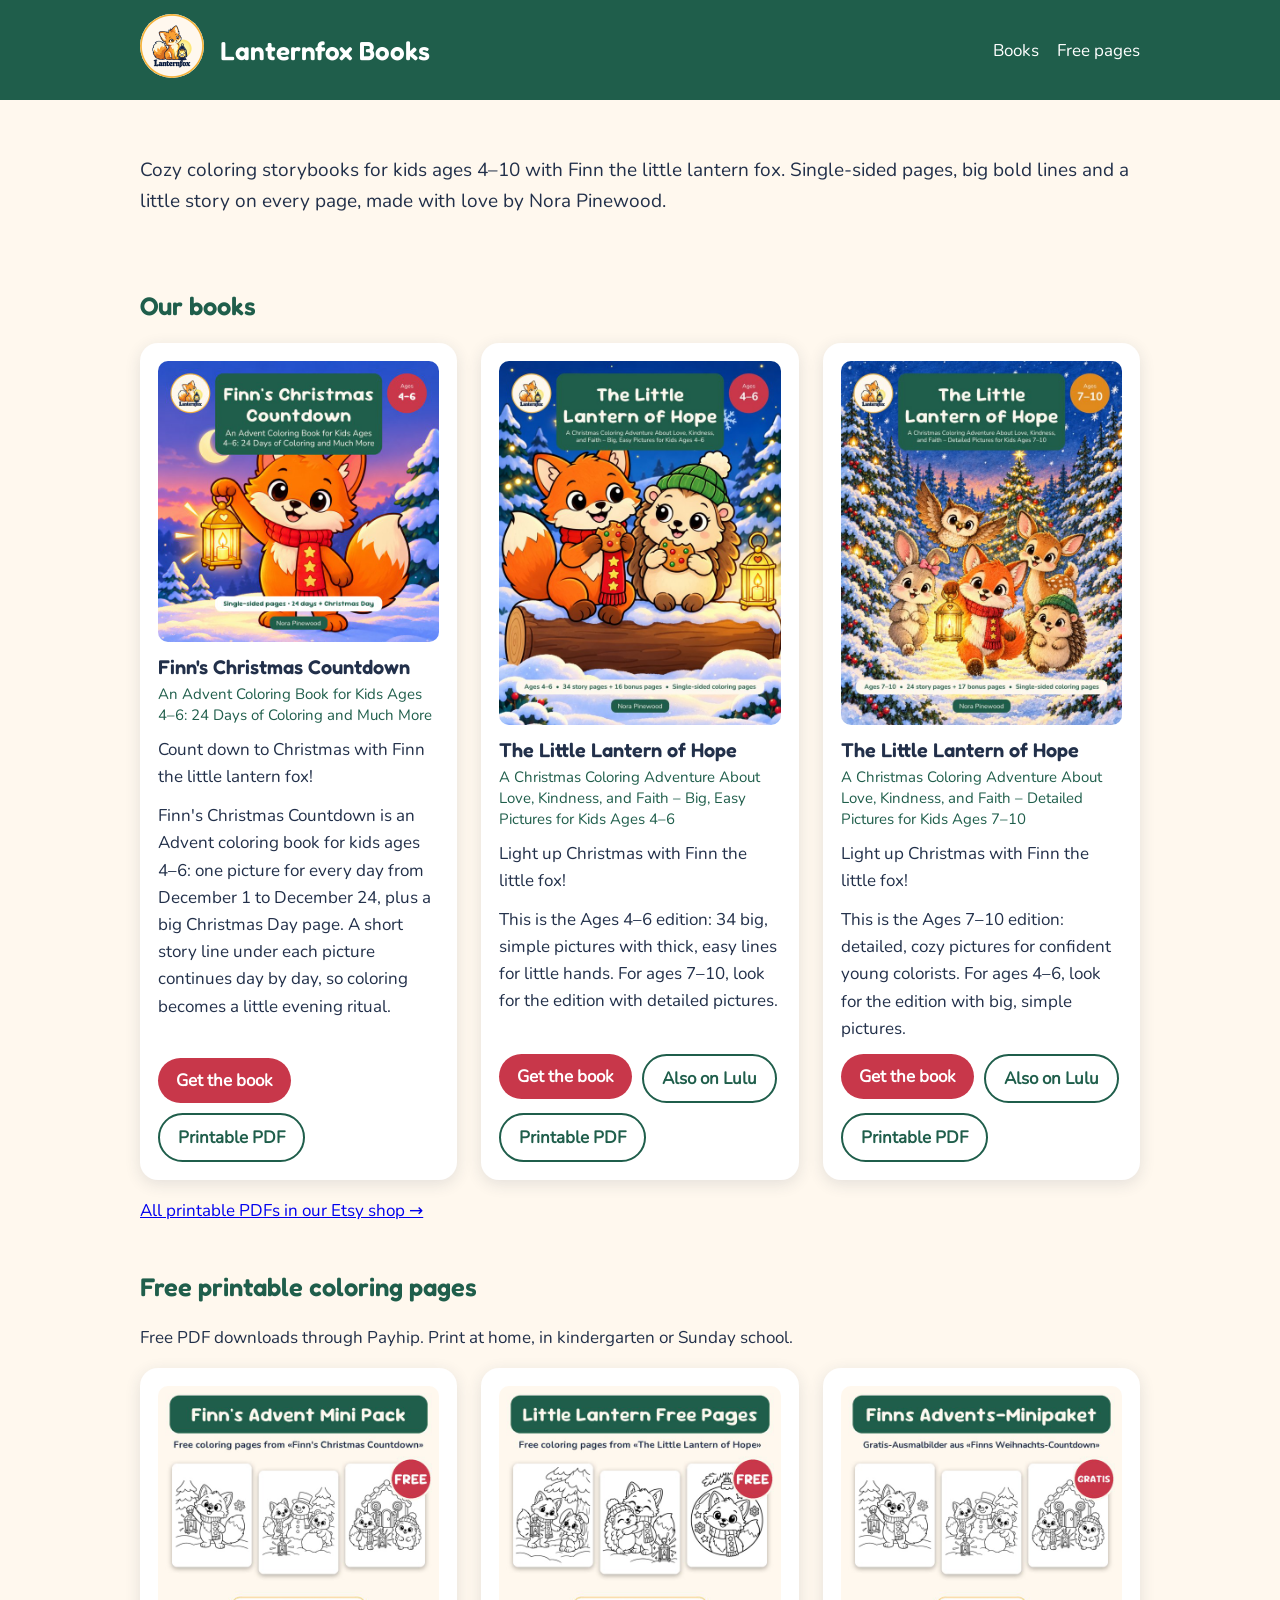
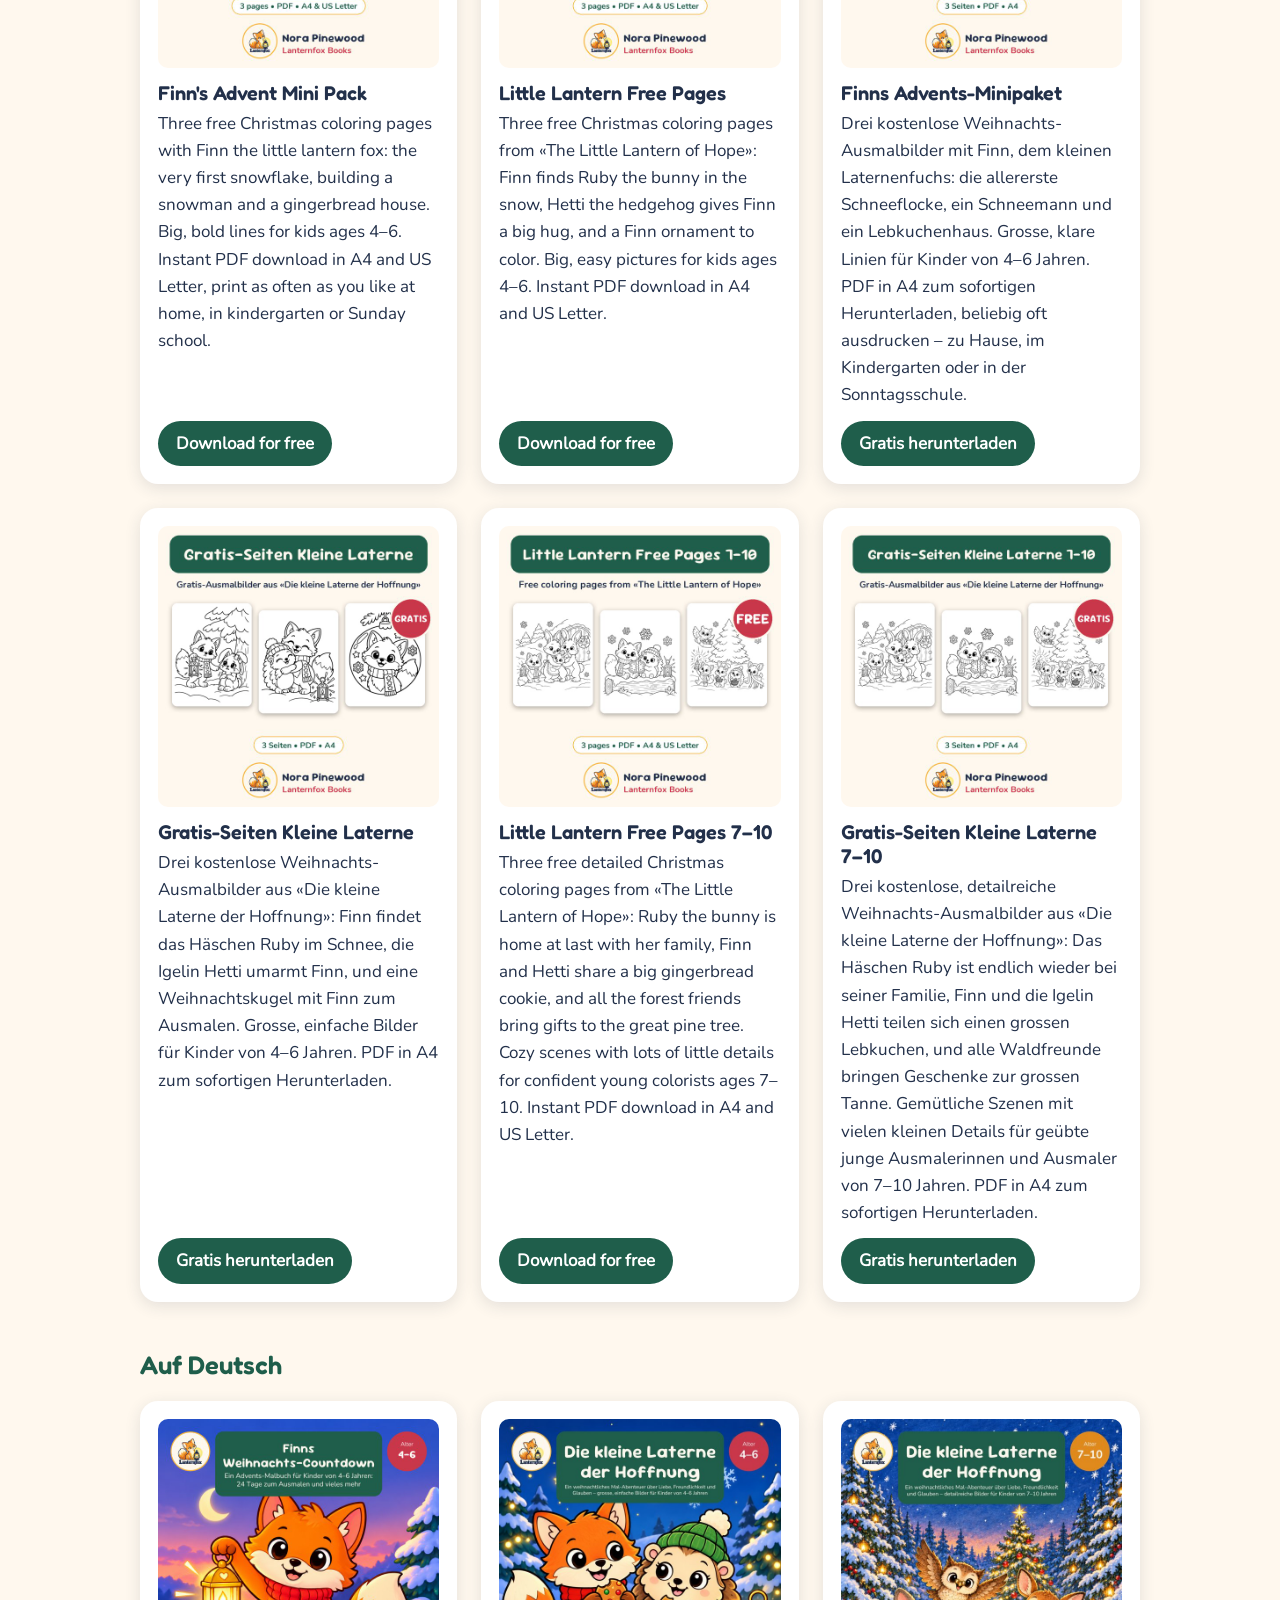
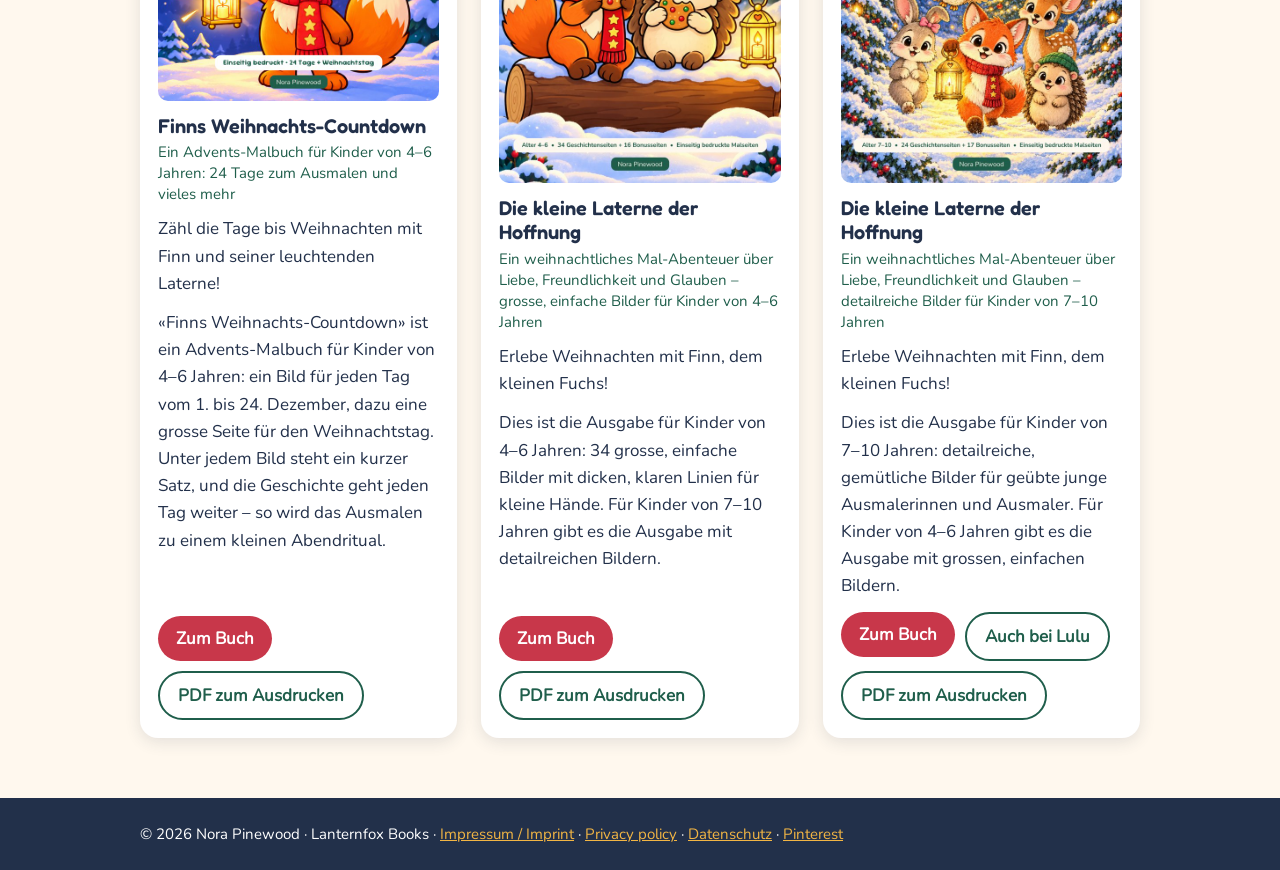
==== index.html @ fb5b7387 "Update website (generated by BookFactory website.py)" ====
<!doctype html>
<html lang="en"><head><meta charset="utf-8"><meta name="viewport" content="width=device-width,initial-scale=1">
<title>Lanternfox Books – Coloring storybooks for kids by Nora Pinewood</title><meta name="description" content="Cozy coloring storybooks for kids ages 4–10 with Finn the little lantern fox. Single-sided pages, big bold lines and a little story on every page, made with love by Nora Pinewood.">
<link rel="icon" href="img/logo.png"><link rel="stylesheet" href="style.css"></head>
<body><header><div class="in"><a href="index.html"><img src="img/logo.png" alt="Lanternfox Books logo"></a>
<a href="index.html"><h1>Lanternfox Books</h1></a><nav><a href="index.html#books">Books</a><a href="index.html#free">Free pages</a></nav></div></header>
<main class="in"><section class="hero"><p>Cozy coloring storybooks for kids ages 4–10 with Finn the little lantern fox. Single-sided pages, big bold lines and a little story on every page, made with love by Nora Pinewood.</p></section>
<h2 id="books">Our books</h2><div class="grid"><article class="card"><img src="img/finns-countdown-en.jpg" alt="Cover: Finn&#x27;s Christmas Countdown" loading="lazy"><h3>Finn&#x27;s Christmas Countdown</h3><p class="sub">An Advent Coloring Book for Kids Ages 4–6: 24 Days of Coloring and Much More</p><p>Count down to Christmas with Finn the little lantern fox!</p><p>Finn&#x27;s Christmas Countdown is an Advent coloring book for kids ages 4–6: one picture for every day from December 1 to December 24, plus a big Christmas Day page. A short story line under each picture continues day by day, so coloring becomes a little evening ritual.</p><div class="btns"><a class="btn" href="https://www.lulu.com/shop/nora-pinewood/finns-christmas-countdown/paperback/product-rm2529r.html">Get the book</a><a class="btn pdf" href="https://www.etsy.com/listing/4602247360/printable-advent-calendar-coloring-book">Printable PDF</a></div></article><article class="card"><img src="img/little-lantern-kids.jpg" alt="Cover: The Little Lantern of Hope" loading="lazy"><h3>The Little Lantern of Hope</h3><p class="sub">A Christmas Coloring Adventure About Love, Kindness, and Faith – Big, Easy Pictures for Kids Ages 4–6</p><p>Light up Christmas with Finn the little fox!</p><p>This is the Ages 4–6 edition: 34 big, simple pictures with thick, easy lines for little hands. For ages 7–10, look for the edition with detailed pictures.</p><div class="btns"><a class="btn" href="https://www.amazon.com/dp/B0HP6T8DN7">Get the book</a><a class="btn pdf" href="https://www.lulu.com/shop/nora-pinewood/the-little-lantern-of-hope/paperback/product-w489gpd.html">Also on Lulu</a><a class="btn pdf" href="https://www.etsy.com/listing/4602224767/christian-christmas-coloring-storybook">Printable PDF</a></div></article><article class="card"><img src="img/little-lantern-7plus.jpg" alt="Cover: The Little Lantern of Hope" loading="lazy"><h3>The Little Lantern of Hope</h3><p class="sub">A Christmas Coloring Adventure About Love, Kindness, and Faith – Detailed Pictures for Kids Ages 7–10</p><p>Light up Christmas with Finn the little fox!</p><p>This is the Ages 7–10 edition: detailed, cozy pictures for confident young colorists. For ages 4–6, look for the edition with big, simple pictures.</p><div class="btns"><a class="btn" href="https://www.amazon.com/dp/B0HP6VPL13">Get the book</a><a class="btn pdf" href="https://www.lulu.com/shop/nora-pinewood/the-little-lantern-of-hope/paperback/product-v8nvne5.html">Also on Lulu</a><a class="btn pdf" href="https://www.etsy.com/listing/4602250994/christian-christmas-coloring-book">Printable PDF</a></div></article></div>
<p><a href="https://www.etsy.com/shop/LanternfoxBooks">All printable PDFs in our Etsy shop →</a></p>
<h2 id="free">Free printable coloring pages</h2><p>Free PDF downloads through Payhip. Print at home, in kindergarten or Sunday school.</p><div class="grid"><article class="card"><img src="img/finn-free-en.jpg" alt="Finn&#x27;s Advent Mini Pack" loading="lazy"><h3>Finn&#x27;s Advent Mini Pack</h3><p>Three free Christmas coloring pages with Finn the little lantern fox: the very first snowflake, building a snowman and a gingerbread house. Big, bold lines for kids ages 4–6. Instant PDF download in A4 and US Letter, print as often as you like at home, in kindergarten or Sunday school.</p><a class="btn free" href="https://payhip.com/b/qQk2G">Download for free</a></article><article class="card"><img src="img/lantern-free-en.jpg" alt="Little Lantern Free Pages" loading="lazy"><h3>Little Lantern Free Pages</h3><p>Three free Christmas coloring pages from «The Little Lantern of Hope»: Finn finds Ruby the bunny in the snow, Hetti the hedgehog gives Finn a big hug, and a Finn ornament to color. Big, easy pictures for kids ages 4–6. Instant PDF download in A4 and US Letter.</p><a class="btn free" href="https://payhip.com/b/XYF0I">Download for free</a></article><article class="card"><img src="img/finn-free-de.jpg" alt="Finns Advents-Minipaket" loading="lazy"><h3>Finns Advents-Minipaket</h3><p>Drei kostenlose Weihnachts-Ausmalbilder mit Finn, dem kleinen Laternenfuchs: die allererste Schneeflocke, ein Schneemann und ein Lebkuchenhaus. Grosse, klare Linien für Kinder von 4–6 Jahren. PDF in A4 zum sofortigen Herunterladen, beliebig oft ausdrucken – zu Hause, im Kindergarten oder in der Sonntagsschule.</p><a class="btn free" href="https://payhip.com/b/V62Ry">Gratis herunterladen</a></article><article class="card"><img src="img/lantern-free-de.jpg" alt="Gratis-Seiten Kleine Laterne" loading="lazy"><h3>Gratis-Seiten Kleine Laterne</h3><p>Drei kostenlose Weihnachts-Ausmalbilder aus «Die kleine Laterne der Hoffnung»: Finn findet das Häschen Ruby im Schnee, die Igelin Hetti umarmt Finn, und eine Weihnachtskugel mit Finn zum Ausmalen. Grosse, einfache Bilder für Kinder von 4–6 Jahren. PDF in A4 zum sofortigen Herunterladen.</p><a class="btn free" href="https://payhip.com/b/wM9oi">Gratis herunterladen</a></article><article class="card"><img src="img/lantern-free-7plus-en.jpg" alt="Little Lantern Free Pages 7–10" loading="lazy"><h3>Little Lantern Free Pages 7–10</h3><p>Three free detailed Christmas coloring pages from «The Little Lantern of Hope»: Ruby the bunny is home at last with her family, Finn and Hetti share a big gingerbread cookie, and all the forest friends bring gifts to the great pine tree. Cozy scenes with lots of little details for confident young colorists ages 7–10. Instant PDF download in A4 and US Letter.</p><a class="btn free" href="https://payhip.com/b/jsHJW">Download for free</a></article><article class="card"><img src="img/lantern-free-7plus-de.jpg" alt="Gratis-Seiten Kleine Laterne 7–10" loading="lazy"><h3>Gratis-Seiten Kleine Laterne 7–10</h3><p>Drei kostenlose, detailreiche Weihnachts-Ausmalbilder aus «Die kleine Laterne der Hoffnung»: Das Häschen Ruby ist endlich wieder bei seiner Familie, Finn und die Igelin Hetti teilen sich einen grossen Lebkuchen, und alle Waldfreunde bringen Geschenke zur grossen Tanne. Gemütliche Szenen mit vielen kleinen Details für geübte junge Ausmalerinnen und Ausmaler von 7–10 Jahren. PDF in A4 zum sofortigen Herunterladen.</p><a class="btn free" href="https://payhip.com/b/sCuTz">Gratis herunterladen</a></article></div>
<h2 id="de">Auf Deutsch</h2><div class="grid"><article class="card"><img src="img/finns-countdown-de.jpg" alt="Cover: Finns Weihnachts-Countdown" loading="lazy"><h3>Finns Weihnachts-Countdown</h3><p class="sub">Ein Advents-Malbuch für Kinder von 4–6 Jahren: 24 Tage zum Ausmalen und vieles mehr</p><p>Zähl die Tage bis Weihnachten mit Finn und seiner leuchtenden Laterne!</p><p>«Finns Weihnachts-Countdown» ist ein Advents-Malbuch für Kinder von 4–6 Jahren: ein Bild für jeden Tag vom 1. bis 24. Dezember, dazu eine grosse Seite für den Weihnachtstag. Unter jedem Bild steht ein kurzer Satz, und die Geschichte geht jeden Tag weiter – so wird das Ausmalen zu einem kleinen Abendritual.</p><div class="btns"><a class="btn" href="https://www.lulu.com/search?contributor=Nora+Pinewood&amp;adult_audience_rating=00&amp;sortBy=PRODUCT_SALES_90_DAYS">Zum Buch</a><a class="btn pdf" href="https://www.etsy.com/listing/4602247360/printable-advent-calendar-coloring-book">PDF zum Ausdrucken</a></div></article><article class="card"><img src="img/little-lantern-kids-de.jpg" alt="Cover: Die kleine Laterne der Hoffnung" loading="lazy"><h3>Die kleine Laterne der Hoffnung</h3><p class="sub">Ein weihnachtliches Mal-Abenteuer über Liebe, Freundlichkeit und Glauben – grosse, einfache Bilder für Kinder von 4–6 Jahren</p><p>Erlebe Weihnachten mit Finn, dem kleinen Fuchs!</p><p>Dies ist die Ausgabe für Kinder von 4–6 Jahren: 34 grosse, einfache Bilder mit dicken, klaren Linien für kleine Hände. Für Kinder von 7–10 Jahren gibt es die Ausgabe mit detailreichen Bildern.</p><div class="btns"><a class="btn" href="https://www.amazon.de/dp/B0HP7VV9DZ">Zum Buch</a><a class="btn pdf" href="https://www.etsy.com/listing/4602224767/christian-christmas-coloring-storybook">PDF zum Ausdrucken</a></div></article><article class="card"><img src="img/little-lantern-7plus-de.jpg" alt="Cover: Die kleine Laterne der Hoffnung" loading="lazy"><h3>Die kleine Laterne der Hoffnung</h3><p class="sub">Ein weihnachtliches Mal-Abenteuer über Liebe, Freundlichkeit und Glauben – detailreiche Bilder für Kinder von 7–10 Jahren</p><p>Erlebe Weihnachten mit Finn, dem kleinen Fuchs!</p><p>Dies ist die Ausgabe für Kinder von 7–10 Jahren: detailreiche, gemütliche Bilder für geübte junge Ausmalerinnen und Ausmaler. Für Kinder von 4–6 Jahren gibt es die Ausgabe mit grossen, einfachen Bildern.</p><div class="btns"><a class="btn" href="https://www.amazon.de/dp/B0HP7WZGWR">Zum Buch</a><a class="btn pdf" href="https://www.lulu.com/shop/nora-pinewood/die-kleine-laterne-der-hoffnung/paperback/product-q67eqpq.html">Auch bei Lulu</a><a class="btn pdf" href="https://www.etsy.com/listing/4602250994/christian-christmas-coloring-book">PDF zum Ausdrucken</a></div></article></div></main>
<footer><div class="in">© 2026 Nora Pinewood · Lanternfox Books ·
<a href="impressum.html">Impressum / Imprint</a> · <a href="privacy.html">Privacy policy</a> · <a href="datenschutz.html">Datenschutz</a>
· <a href="https://www.pinterest.com/lanternfoxbooks/">Pinterest</a></div></footer></body></html>
---- style.css ----
@font-face{font-family:Fredoka;src:url(fonts/Fredoka.ttf)}
@font-face{font-family:Nunito;src:url(fonts/Nunito.ttf)}
*{box-sizing:border-box}
body{margin:0;background:#FFF8EE;color:#22304A;font:17px/1.6 Nunito,system-ui,sans-serif}
header{background:#1F5E4B;color:#fff}
header .in{display:flex;align-items:center;gap:16px;padding:14px 20px}
header img{width:64px;height:64px;border-radius:50%;background:#fff}
header a{color:#fff;text-decoration:none}
nav{margin-left:auto;display:flex;gap:18px;flex-wrap:wrap}
.in{max-width:1040px;margin:0 auto;padding:0 20px}
h1,h2,h3{font-family:Fredoka,system-ui,sans-serif;font-weight:600;line-height:1.2}
h1{margin:0;font-size:26px}
h2{color:#1F5E4B;margin-top:48px}
.hero{padding:36px 0 8px;font-size:19px}
.grid{display:grid;grid-template-columns:repeat(auto-fill,minmax(290px,1fr));gap:24px}
.card{background:#fff;border-radius:18px;padding:18px;box-shadow:0 4px 16px rgba(34,48,74,.12);display:flex;flex-direction:column}
.card img{width:100%;border-radius:10px}
.card h3{margin:14px 0 4px}
.card .sub{color:#1F5E4B;font-size:15px;line-height:1.4;margin:0 0 10px}
.card p{margin:0 0 12px}
.btn{margin-top:auto;align-self:flex-start;background:#C8374A;color:#fff;padding:9px 18px;border-radius:999px;text-decoration:none;font-weight:bold}
.btn.free{background:#1F5E4B}
.btns{margin-top:auto;display:flex;flex-wrap:wrap;gap:10px}
.btns .btn{margin-top:0}
.btn.pdf{background:#fff;color:#1F5E4B;border:2px solid #1F5E4B}
.legal{max-width:760px}
.legal h2{margin-top:32px}
footer{margin-top:60px;padding:24px 0;background:#22304A;color:#fff;font-size:15px}
footer a{color:#F2B544}
.todo{background:#F2B544;padding:0 4px}
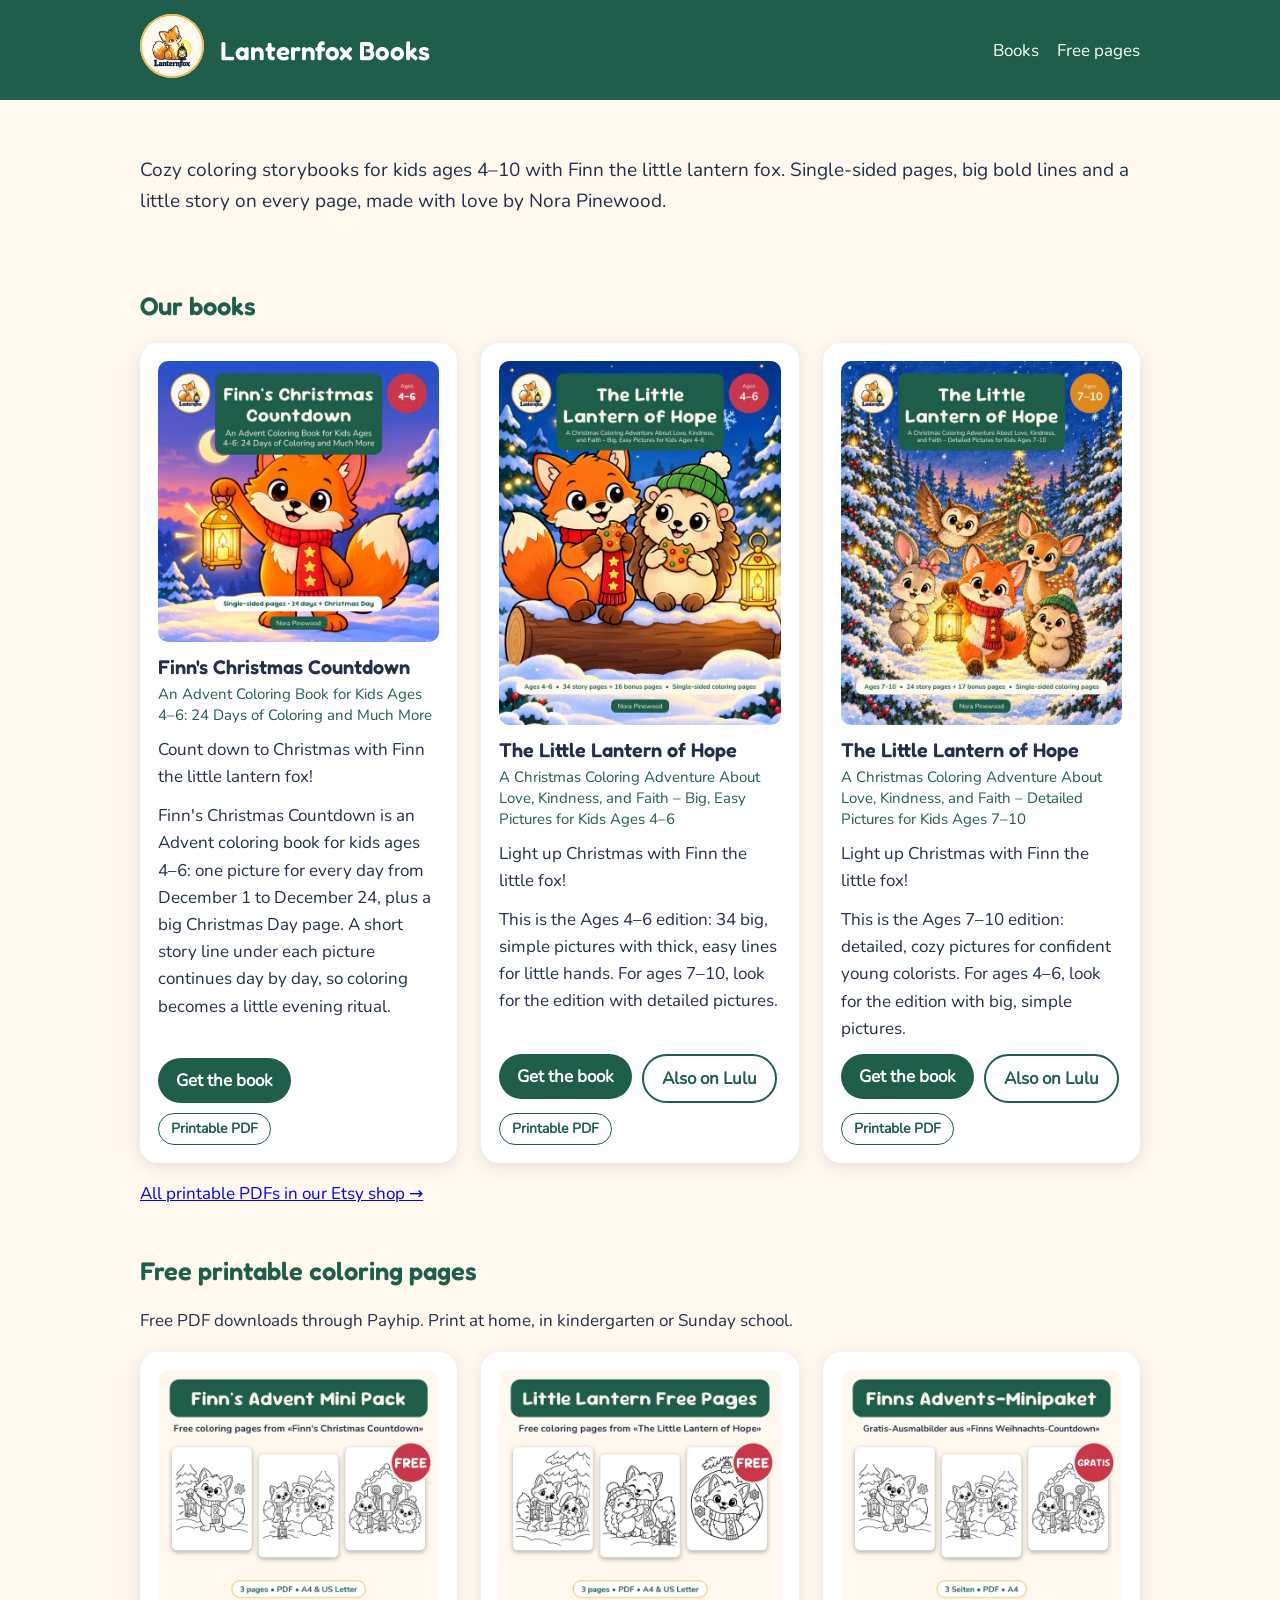
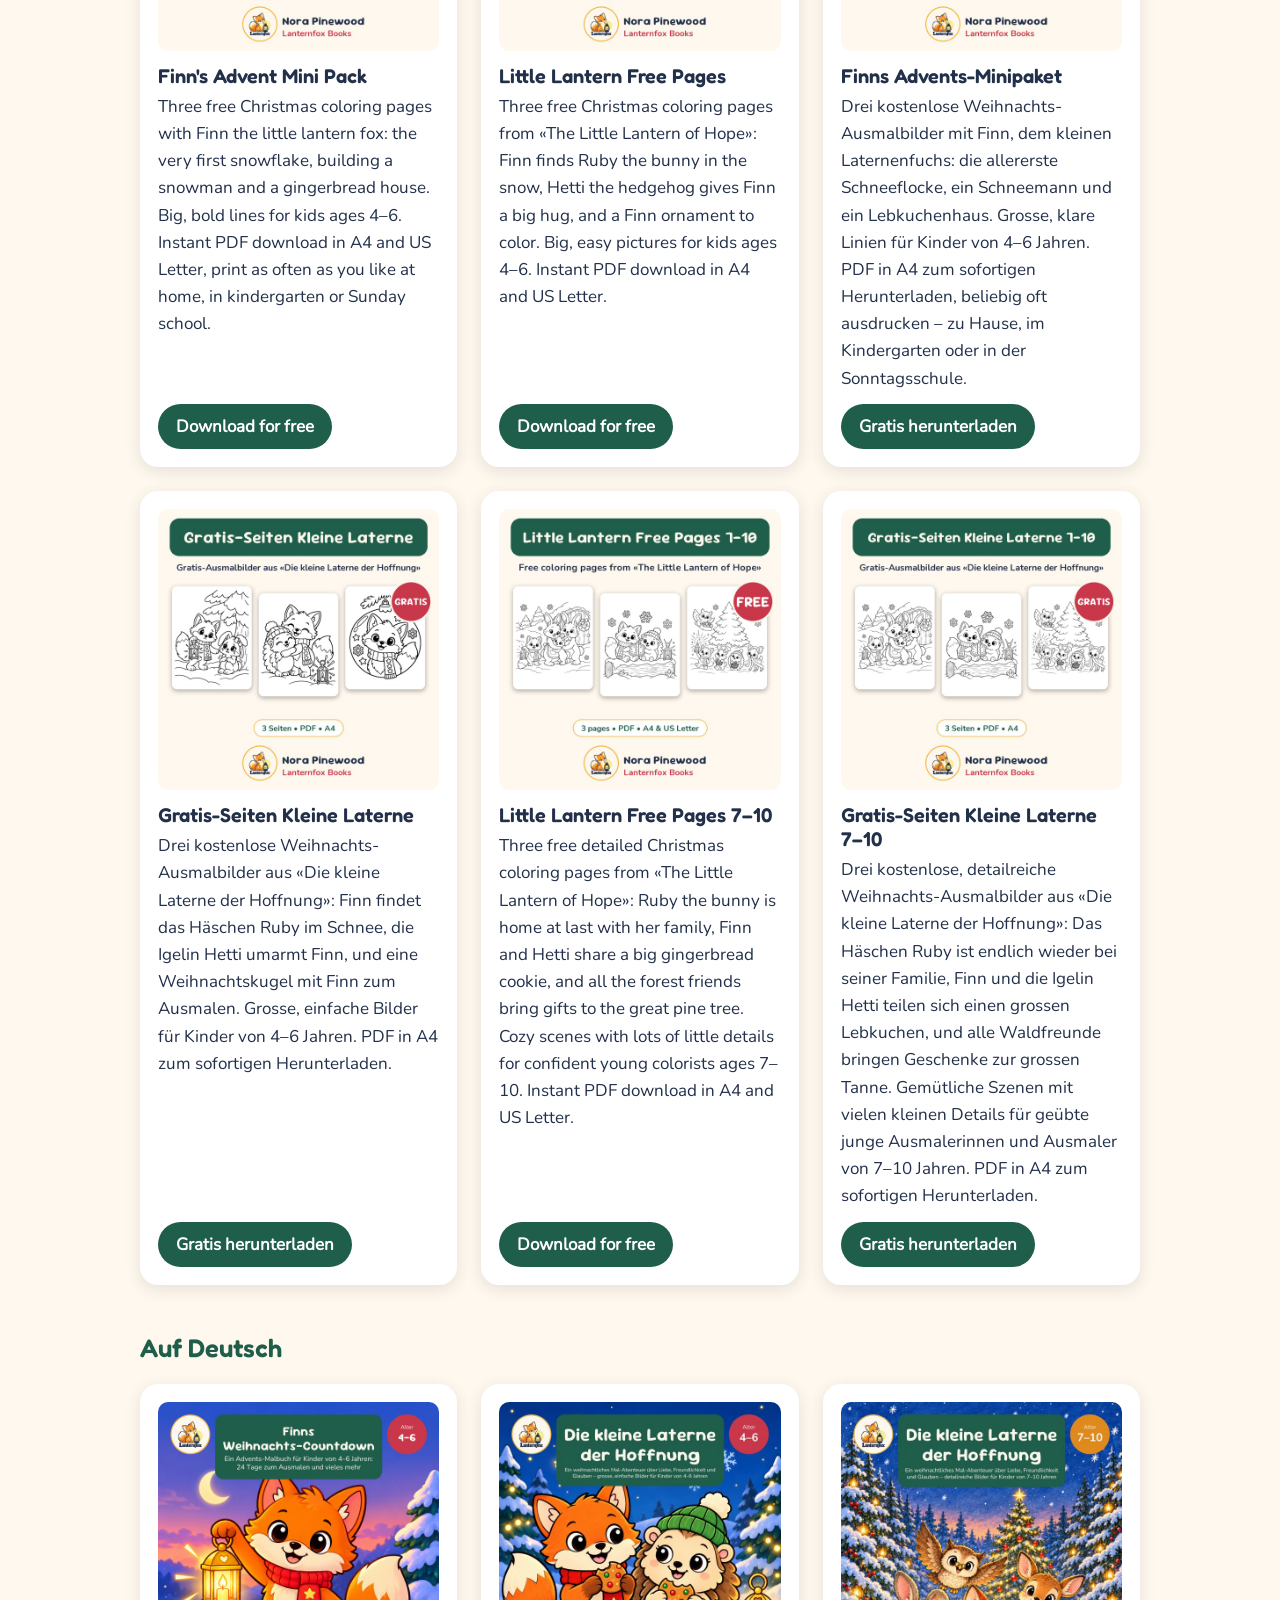
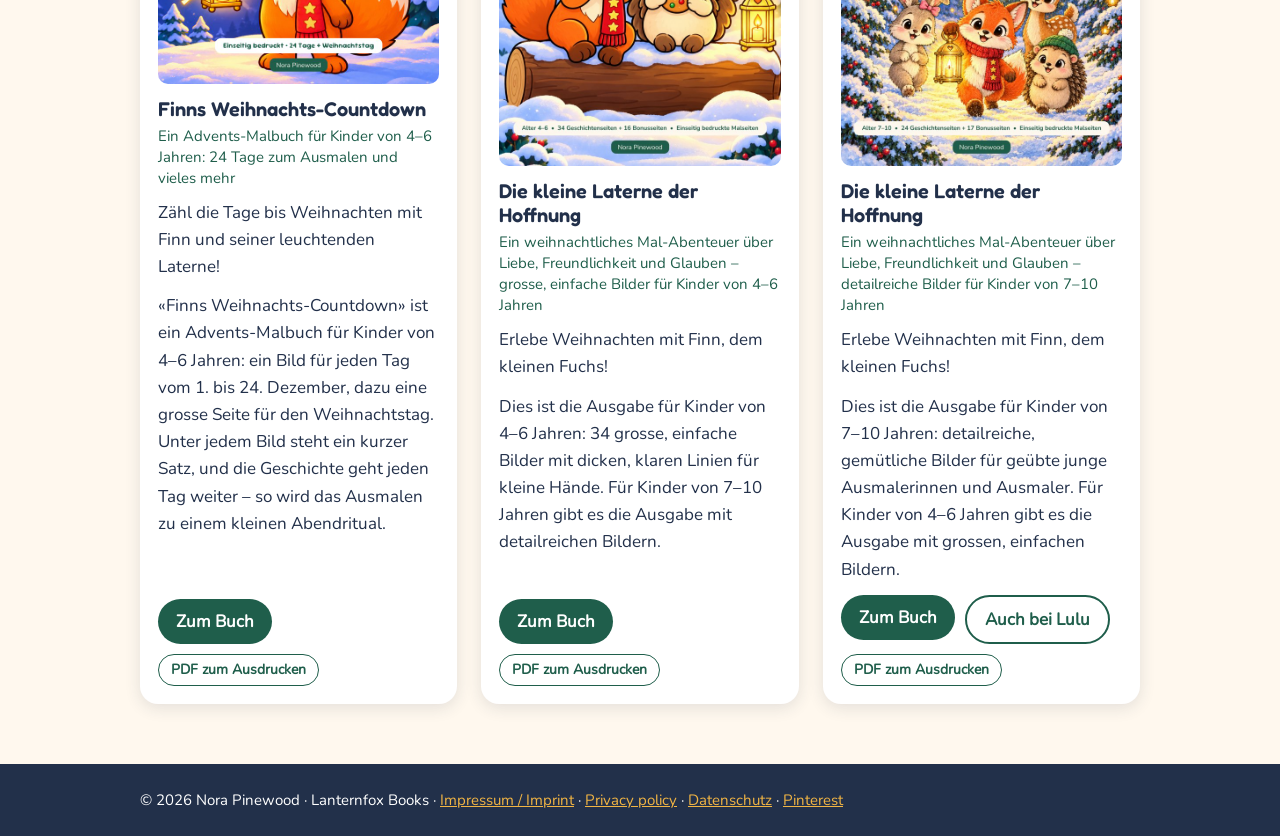
==== commit adca73f6: "Update website (generated by BookFactory website.py)" ====
--- a/index.html
+++ b/index.html
@@ -5,10 +5,10 @@
 <body><header><div class="in"><a href="index.html"><img src="img/logo.png" alt="Lanternfox Books logo"></a>
 <a href="index.html"><h1>Lanternfox Books</h1></a><nav><a href="index.html#books">Books</a><a href="index.html#free">Free pages</a></nav></div></header>
 <main class="in"><section class="hero"><p>Cozy coloring storybooks for kids ages 4–10 with Finn the little lantern fox. Single-sided pages, big bold lines and a little story on every page, made with love by Nora Pinewood.</p></section>
-<h2 id="books">Our books</h2><div class="grid"><article class="card"><img src="img/finns-countdown-en.jpg" alt="Cover: Finn&#x27;s Christmas Countdown" loading="lazy"><h3>Finn&#x27;s Christmas Countdown</h3><p class="sub">An Advent Coloring Book for Kids Ages 4–6: 24 Days of Coloring and Much More</p><p>Count down to Christmas with Finn the little lantern fox!</p><p>Finn&#x27;s Christmas Countdown is an Advent coloring book for kids ages 4–6: one picture for every day from December 1 to December 24, plus a big Christmas Day page. A short story line under each picture continues day by day, so coloring becomes a little evening ritual.</p><div class="btns"><a class="btn" href="https://www.lulu.com/shop/nora-pinewood/finns-christmas-countdown/paperback/product-rm2529r.html">Get the book</a><a class="btn pdf" href="https://www.etsy.com/listing/4602247360/printable-advent-calendar-coloring-book">Printable PDF</a></div></article><article class="card"><img src="img/little-lantern-kids.jpg" alt="Cover: The Little Lantern of Hope" loading="lazy"><h3>The Little Lantern of Hope</h3><p class="sub">A Christmas Coloring Adventure About Love, Kindness, and Faith – Big, Easy Pictures for Kids Ages 4–6</p><p>Light up Christmas with Finn the little fox!</p><p>This is the Ages 4–6 edition: 34 big, simple pictures with thick, easy lines for little hands. For ages 7–10, look for the edition with detailed pictures.</p><div class="btns"><a class="btn" href="https://www.amazon.com/dp/B0HP6T8DN7">Get the book</a><a class="btn pdf" href="https://www.lulu.com/shop/nora-pinewood/the-little-lantern-of-hope/paperback/product-w489gpd.html">Also on Lulu</a><a class="btn pdf" href="https://www.etsy.com/listing/4602224767/christian-christmas-coloring-storybook">Printable PDF</a></div></article><article class="card"><img src="img/little-lantern-7plus.jpg" alt="Cover: The Little Lantern of Hope" loading="lazy"><h3>The Little Lantern of Hope</h3><p class="sub">A Christmas Coloring Adventure About Love, Kindness, and Faith – Detailed Pictures for Kids Ages 7–10</p><p>Light up Christmas with Finn the little fox!</p><p>This is the Ages 7–10 edition: detailed, cozy pictures for confident young colorists. For ages 4–6, look for the edition with big, simple pictures.</p><div class="btns"><a class="btn" href="https://www.amazon.com/dp/B0HP6VPL13">Get the book</a><a class="btn pdf" href="https://www.lulu.com/shop/nora-pinewood/the-little-lantern-of-hope/paperback/product-v8nvne5.html">Also on Lulu</a><a class="btn pdf" href="https://www.etsy.com/listing/4602250994/christian-christmas-coloring-book">Printable PDF</a></div></article></div>
+<h2 id="books">Our books</h2><div class="grid"><article class="card"><img src="img/finns-countdown-en.jpg" alt="Cover: Finn&#x27;s Christmas Countdown" loading="lazy"><h3>Finn&#x27;s Christmas Countdown</h3><p class="sub">An Advent Coloring Book for Kids Ages 4–6: 24 Days of Coloring and Much More</p><p>Count down to Christmas with Finn the little lantern fox!</p><p>Finn&#x27;s Christmas Countdown is an Advent coloring book for kids ages 4–6: one picture for every day from December 1 to December 24, plus a big Christmas Day page. A short story line under each picture continues day by day, so coloring becomes a little evening ritual.</p><div class="btns"><div class="row"><a class="btn" href="https://www.lulu.com/shop/nora-pinewood/finns-christmas-countdown/paperback/product-rm2529r.html">Get the book</a></div><a class="btn pdf small" href="https://www.etsy.com/listing/4602247360/printable-advent-calendar-coloring-book">Printable PDF</a></div></article><article class="card"><img src="img/little-lantern-kids.jpg" alt="Cover: The Little Lantern of Hope" loading="lazy"><h3>The Little Lantern of Hope</h3><p class="sub">A Christmas Coloring Adventure About Love, Kindness, and Faith – Big, Easy Pictures for Kids Ages 4–6</p><p>Light up Christmas with Finn the little fox!</p><p>This is the Ages 4–6 edition: 34 big, simple pictures with thick, easy lines for little hands. For ages 7–10, look for the edition with detailed pictures.</p><div class="btns"><div class="row"><a class="btn" href="https://www.amazon.com/dp/B0HP6T8DN7">Get the book</a><a class="btn pdf" href="https://www.lulu.com/shop/nora-pinewood/the-little-lantern-of-hope/paperback/product-w489gpd.html">Also on Lulu</a></div><a class="btn pdf small" href="https://www.etsy.com/listing/4602224767/christian-christmas-coloring-storybook">Printable PDF</a></div></article><article class="card"><img src="img/little-lantern-7plus.jpg" alt="Cover: The Little Lantern of Hope" loading="lazy"><h3>The Little Lantern of Hope</h3><p class="sub">A Christmas Coloring Adventure About Love, Kindness, and Faith – Detailed Pictures for Kids Ages 7–10</p><p>Light up Christmas with Finn the little fox!</p><p>This is the Ages 7–10 edition: detailed, cozy pictures for confident young colorists. For ages 4–6, look for the edition with big, simple pictures.</p><div class="btns"><div class="row"><a class="btn" href="https://www.amazon.com/dp/B0HP6VPL13">Get the book</a><a class="btn pdf" href="https://www.lulu.com/shop/nora-pinewood/the-little-lantern-of-hope/paperback/product-v8nvne5.html">Also on Lulu</a></div><a class="btn pdf small" href="https://www.etsy.com/listing/4602250994/christian-christmas-coloring-book">Printable PDF</a></div></article></div>
 <p><a href="https://www.etsy.com/shop/LanternfoxBooks">All printable PDFs in our Etsy shop →</a></p>
 <h2 id="free">Free printable coloring pages</h2><p>Free PDF downloads through Payhip. Print at home, in kindergarten or Sunday school.</p><div class="grid"><article class="card"><img src="img/finn-free-en.jpg" alt="Finn&#x27;s Advent Mini Pack" loading="lazy"><h3>Finn&#x27;s Advent Mini Pack</h3><p>Three free Christmas coloring pages with Finn the little lantern fox: the very first snowflake, building a snowman and a gingerbread house. Big, bold lines for kids ages 4–6. Instant PDF download in A4 and US Letter, print as often as you like at home, in kindergarten or Sunday school.</p><a class="btn free" href="https://payhip.com/b/qQk2G">Download for free</a></article><article class="card"><img src="img/lantern-free-en.jpg" alt="Little Lantern Free Pages" loading="lazy"><h3>Little Lantern Free Pages</h3><p>Three free Christmas coloring pages from «The Little Lantern of Hope»: Finn finds Ruby the bunny in the snow, Hetti the hedgehog gives Finn a big hug, and a Finn ornament to color. Big, easy pictures for kids ages 4–6. Instant PDF download in A4 and US Letter.</p><a class="btn free" href="https://payhip.com/b/XYF0I">Download for free</a></article><article class="card"><img src="img/finn-free-de.jpg" alt="Finns Advents-Minipaket" loading="lazy"><h3>Finns Advents-Minipaket</h3><p>Drei kostenlose Weihnachts-Ausmalbilder mit Finn, dem kleinen Laternenfuchs: die allererste Schneeflocke, ein Schneemann und ein Lebkuchenhaus. Grosse, klare Linien für Kinder von 4–6 Jahren. PDF in A4 zum sofortigen Herunterladen, beliebig oft ausdrucken – zu Hause, im Kindergarten oder in der Sonntagsschule.</p><a class="btn free" href="https://payhip.com/b/V62Ry">Gratis herunterladen</a></article><article class="card"><img src="img/lantern-free-de.jpg" alt="Gratis-Seiten Kleine Laterne" loading="lazy"><h3>Gratis-Seiten Kleine Laterne</h3><p>Drei kostenlose Weihnachts-Ausmalbilder aus «Die kleine Laterne der Hoffnung»: Finn findet das Häschen Ruby im Schnee, die Igelin Hetti umarmt Finn, und eine Weihnachtskugel mit Finn zum Ausmalen. Grosse, einfache Bilder für Kinder von 4–6 Jahren. PDF in A4 zum sofortigen Herunterladen.</p><a class="btn free" href="https://payhip.com/b/wM9oi">Gratis herunterladen</a></article><article class="card"><img src="img/lantern-free-7plus-en.jpg" alt="Little Lantern Free Pages 7–10" loading="lazy"><h3>Little Lantern Free Pages 7–10</h3><p>Three free detailed Christmas coloring pages from «The Little Lantern of Hope»: Ruby the bunny is home at last with her family, Finn and Hetti share a big gingerbread cookie, and all the forest friends bring gifts to the great pine tree. Cozy scenes with lots of little details for confident young colorists ages 7–10. Instant PDF download in A4 and US Letter.</p><a class="btn free" href="https://payhip.com/b/jsHJW">Download for free</a></article><article class="card"><img src="img/lantern-free-7plus-de.jpg" alt="Gratis-Seiten Kleine Laterne 7–10" loading="lazy"><h3>Gratis-Seiten Kleine Laterne 7–10</h3><p>Drei kostenlose, detailreiche Weihnachts-Ausmalbilder aus «Die kleine Laterne der Hoffnung»: Das Häschen Ruby ist endlich wieder bei seiner Familie, Finn und die Igelin Hetti teilen sich einen grossen Lebkuchen, und alle Waldfreunde bringen Geschenke zur grossen Tanne. Gemütliche Szenen mit vielen kleinen Details für geübte junge Ausmalerinnen und Ausmaler von 7–10 Jahren. PDF in A4 zum sofortigen Herunterladen.</p><a class="btn free" href="https://payhip.com/b/sCuTz">Gratis herunterladen</a></article></div>
-<h2 id="de">Auf Deutsch</h2><div class="grid"><article class="card"><img src="img/finns-countdown-de.jpg" alt="Cover: Finns Weihnachts-Countdown" loading="lazy"><h3>Finns Weihnachts-Countdown</h3><p class="sub">Ein Advents-Malbuch für Kinder von 4–6 Jahren: 24 Tage zum Ausmalen und vieles mehr</p><p>Zähl die Tage bis Weihnachten mit Finn und seiner leuchtenden Laterne!</p><p>«Finns Weihnachts-Countdown» ist ein Advents-Malbuch für Kinder von 4–6 Jahren: ein Bild für jeden Tag vom 1. bis 24. Dezember, dazu eine grosse Seite für den Weihnachtstag. Unter jedem Bild steht ein kurzer Satz, und die Geschichte geht jeden Tag weiter – so wird das Ausmalen zu einem kleinen Abendritual.</p><div class="btns"><a class="btn" href="https://www.lulu.com/search?contributor=Nora+Pinewood&amp;adult_audience_rating=00&amp;sortBy=PRODUCT_SALES_90_DAYS">Zum Buch</a><a class="btn pdf" href="https://www.etsy.com/listing/4602247360/printable-advent-calendar-coloring-book">PDF zum Ausdrucken</a></div></article><article class="card"><img src="img/little-lantern-kids-de.jpg" alt="Cover: Die kleine Laterne der Hoffnung" loading="lazy"><h3>Die kleine Laterne der Hoffnung</h3><p class="sub">Ein weihnachtliches Mal-Abenteuer über Liebe, Freundlichkeit und Glauben – grosse, einfache Bilder für Kinder von 4–6 Jahren</p><p>Erlebe Weihnachten mit Finn, dem kleinen Fuchs!</p><p>Dies ist die Ausgabe für Kinder von 4–6 Jahren: 34 grosse, einfache Bilder mit dicken, klaren Linien für kleine Hände. Für Kinder von 7–10 Jahren gibt es die Ausgabe mit detailreichen Bildern.</p><div class="btns"><a class="btn" href="https://www.amazon.de/dp/B0HP7VV9DZ">Zum Buch</a><a class="btn pdf" href="https://www.etsy.com/listing/4602224767/christian-christmas-coloring-storybook">PDF zum Ausdrucken</a></div></article><article class="card"><img src="img/little-lantern-7plus-de.jpg" alt="Cover: Die kleine Laterne der Hoffnung" loading="lazy"><h3>Die kleine Laterne der Hoffnung</h3><p class="sub">Ein weihnachtliches Mal-Abenteuer über Liebe, Freundlichkeit und Glauben – detailreiche Bilder für Kinder von 7–10 Jahren</p><p>Erlebe Weihnachten mit Finn, dem kleinen Fuchs!</p><p>Dies ist die Ausgabe für Kinder von 7–10 Jahren: detailreiche, gemütliche Bilder für geübte junge Ausmalerinnen und Ausmaler. Für Kinder von 4–6 Jahren gibt es die Ausgabe mit grossen, einfachen Bildern.</p><div class="btns"><a class="btn" href="https://www.amazon.de/dp/B0HP7WZGWR">Zum Buch</a><a class="btn pdf" href="https://www.lulu.com/shop/nora-pinewood/die-kleine-laterne-der-hoffnung/paperback/product-q67eqpq.html">Auch bei Lulu</a><a class="btn pdf" href="https://www.etsy.com/listing/4602250994/christian-christmas-coloring-book">PDF zum Ausdrucken</a></div></article></div></main>
+<h2 id="de">Auf Deutsch</h2><div class="grid"><article class="card"><img src="img/finns-countdown-de.jpg" alt="Cover: Finns Weihnachts-Countdown" loading="lazy"><h3>Finns Weihnachts-Countdown</h3><p class="sub">Ein Advents-Malbuch für Kinder von 4–6 Jahren: 24 Tage zum Ausmalen und vieles mehr</p><p>Zähl die Tage bis Weihnachten mit Finn und seiner leuchtenden Laterne!</p><p>«Finns Weihnachts-Countdown» ist ein Advents-Malbuch für Kinder von 4–6 Jahren: ein Bild für jeden Tag vom 1. bis 24. Dezember, dazu eine grosse Seite für den Weihnachtstag. Unter jedem Bild steht ein kurzer Satz, und die Geschichte geht jeden Tag weiter – so wird das Ausmalen zu einem kleinen Abendritual.</p><div class="btns"><div class="row"><a class="btn" href="https://www.lulu.com/search?contributor=Nora+Pinewood&amp;adult_audience_rating=00&amp;sortBy=PRODUCT_SALES_90_DAYS">Zum Buch</a></div><a class="btn pdf small" href="https://www.etsy.com/listing/4602247360/printable-advent-calendar-coloring-book">PDF zum Ausdrucken</a></div></article><article class="card"><img src="img/little-lantern-kids-de.jpg" alt="Cover: Die kleine Laterne der Hoffnung" loading="lazy"><h3>Die kleine Laterne der Hoffnung</h3><p class="sub">Ein weihnachtliches Mal-Abenteuer über Liebe, Freundlichkeit und Glauben – grosse, einfache Bilder für Kinder von 4–6 Jahren</p><p>Erlebe Weihnachten mit Finn, dem kleinen Fuchs!</p><p>Dies ist die Ausgabe für Kinder von 4–6 Jahren: 34 grosse, einfache Bilder mit dicken, klaren Linien für kleine Hände. Für Kinder von 7–10 Jahren gibt es die Ausgabe mit detailreichen Bildern.</p><div class="btns"><div class="row"><a class="btn" href="https://www.amazon.de/dp/B0HP7VV9DZ">Zum Buch</a></div><a class="btn pdf small" href="https://www.etsy.com/listing/4602224767/christian-christmas-coloring-storybook">PDF zum Ausdrucken</a></div></article><article class="card"><img src="img/little-lantern-7plus-de.jpg" alt="Cover: Die kleine Laterne der Hoffnung" loading="lazy"><h3>Die kleine Laterne der Hoffnung</h3><p class="sub">Ein weihnachtliches Mal-Abenteuer über Liebe, Freundlichkeit und Glauben – detailreiche Bilder für Kinder von 7–10 Jahren</p><p>Erlebe Weihnachten mit Finn, dem kleinen Fuchs!</p><p>Dies ist die Ausgabe für Kinder von 7–10 Jahren: detailreiche, gemütliche Bilder für geübte junge Ausmalerinnen und Ausmaler. Für Kinder von 4–6 Jahren gibt es die Ausgabe mit grossen, einfachen Bildern.</p><div class="btns"><div class="row"><a class="btn" href="https://www.amazon.de/dp/B0HP7WZGWR">Zum Buch</a><a class="btn pdf" href="https://www.lulu.com/shop/nora-pinewood/die-kleine-laterne-der-hoffnung/paperback/product-q67eqpq.html">Auch bei Lulu</a></div><a class="btn pdf small" href="https://www.etsy.com/listing/4602250994/christian-christmas-coloring-book">PDF zum Ausdrucken</a></div></article></div></main>
 <footer><div class="in">© 2026 Nora Pinewood · Lanternfox Books ·
 <a href="impressum.html">Impressum / Imprint</a> · <a href="privacy.html">Privacy policy</a> · <a href="datenschutz.html">Datenschutz</a>
 · <a href="https://www.pinterest.com/lanternfoxbooks/">Pinterest</a></div></footer></body></html>
--- a/style.css
+++ b/style.css
@@ -18,11 +18,14 @@
 .card h3{margin:14px 0 4px}
 .card .sub{color:#1F5E4B;font-size:15px;line-height:1.4;margin:0 0 10px}
 .card p{margin:0 0 12px}
-.btn{margin-top:auto;align-self:flex-start;background:#C8374A;color:#fff;padding:9px 18px;border-radius:999px;text-decoration:none;font-weight:bold}
+.btn{margin-top:auto;align-self:flex-start;background:#1F5E4B;color:#fff;padding:9px 18px;border-radius:999px;text-decoration:none;font-weight:bold}
 .btn.free{background:#1F5E4B}
-.btns{margin-top:auto;display:flex;flex-wrap:wrap;gap:10px}
+.btns{margin-top:auto;display:flex;flex-direction:column;align-items:flex-start;gap:10px}
+.btns .row{display:flex;flex-wrap:nowrap;gap:10px}
+.btns .row .btn{white-space:nowrap}
 .btns .btn{margin-top:0}
 .btn.pdf{background:#fff;color:#1F5E4B;border:2px solid #1F5E4B}
+.btn.small{padding:4px 12px;font-size:14px;border-width:1.5px}
 .legal{max-width:760px}
 .legal h2{margin-top:32px}
 footer{margin-top:60px;padding:24px 0;background:#22304A;color:#fff;font-size:15px}
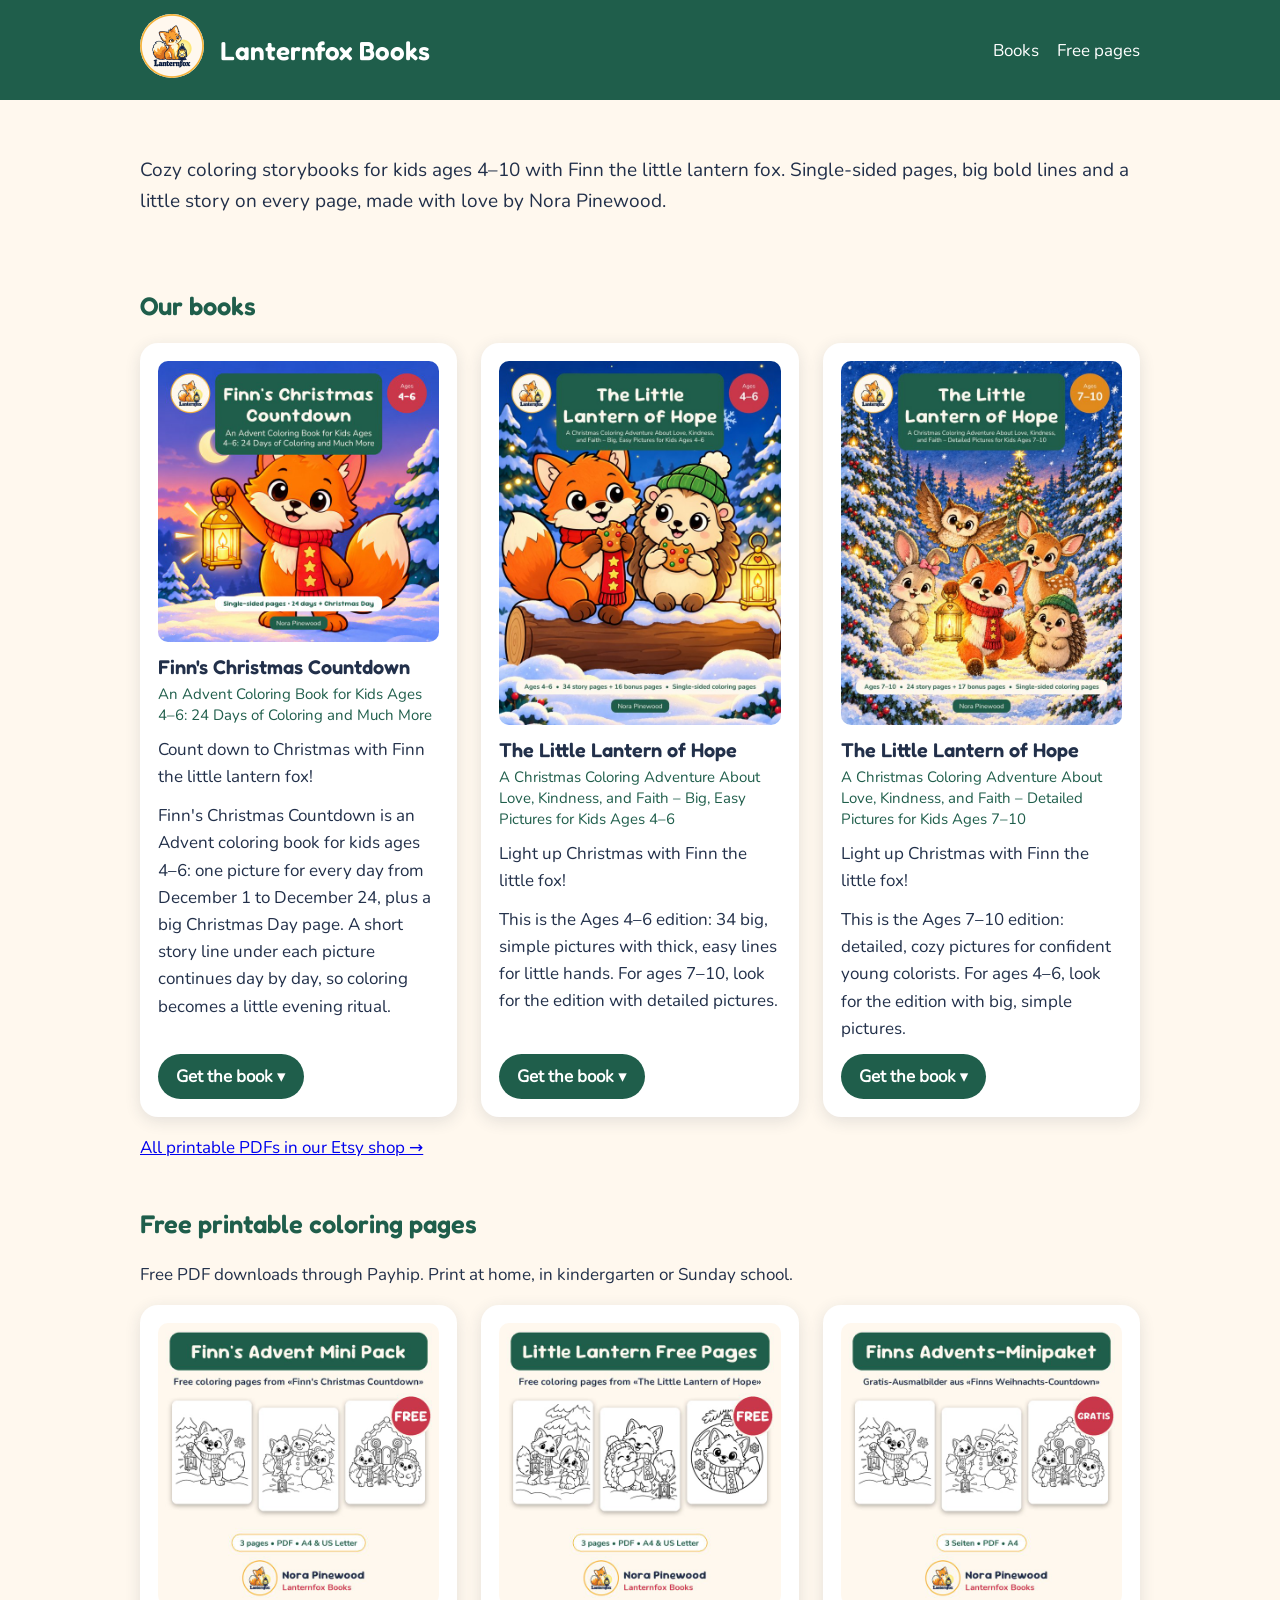
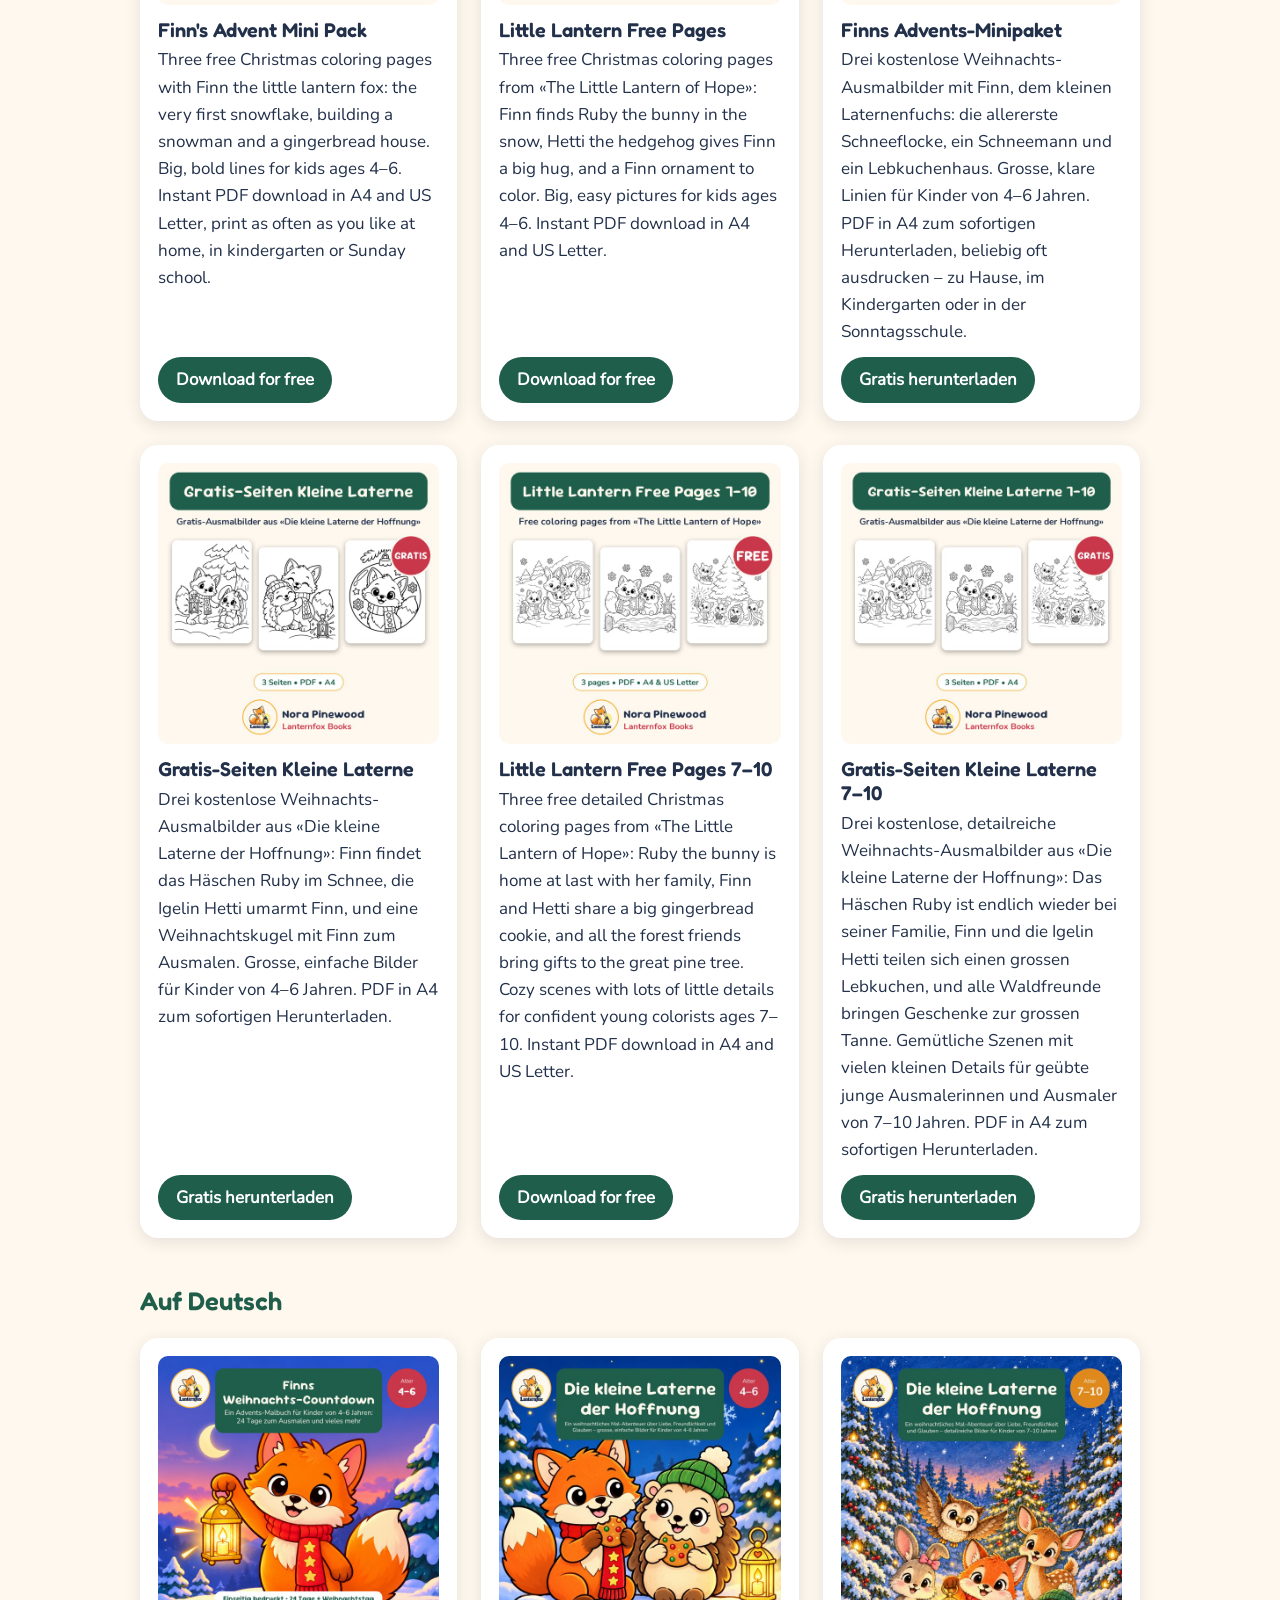
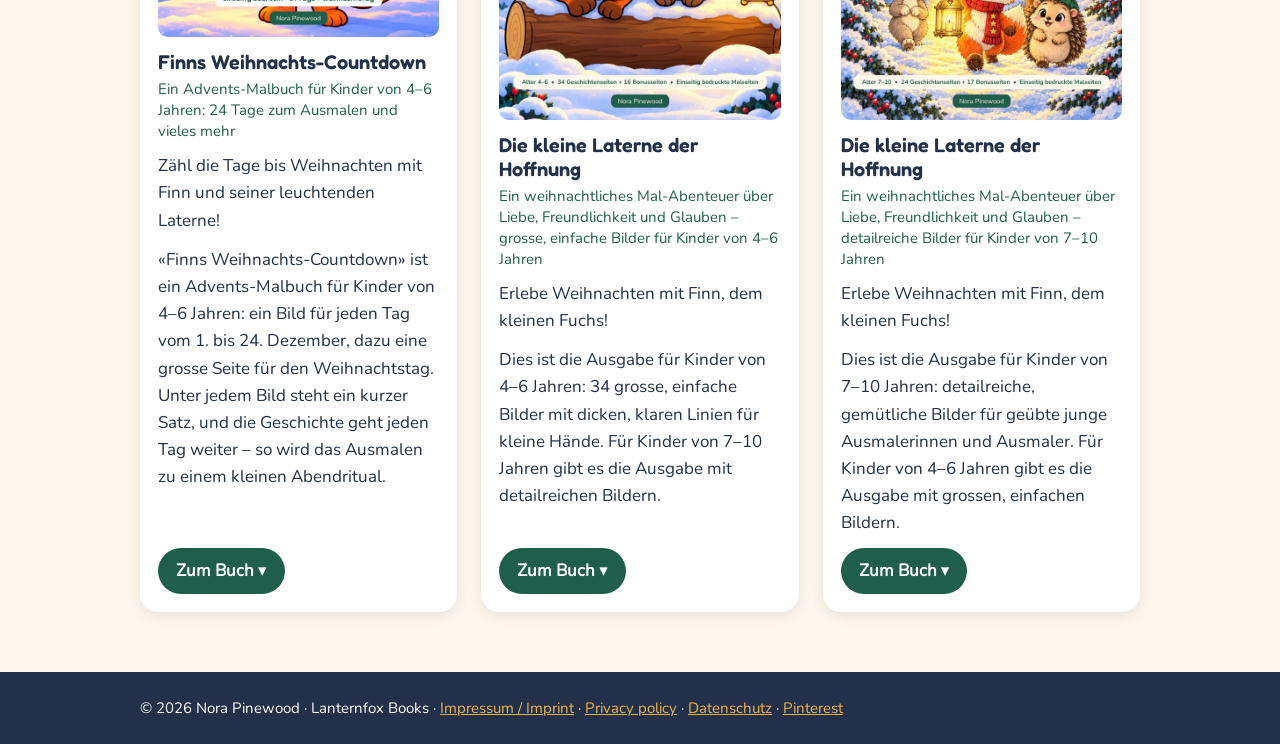
==== commit 0d743048: "Update website (generated by BookFactory website.py)" ====
--- a/index.html
+++ b/index.html
@@ -5,10 +5,10 @@
 <body><header><div class="in"><a href="index.html"><img src="img/logo.png" alt="Lanternfox Books logo"></a>
 <a href="index.html"><h1>Lanternfox Books</h1></a><nav><a href="index.html#books">Books</a><a href="index.html#free">Free pages</a></nav></div></header>
 <main class="in"><section class="hero"><p>Cozy coloring storybooks for kids ages 4–10 with Finn the little lantern fox. Single-sided pages, big bold lines and a little story on every page, made with love by Nora Pinewood.</p></section>
-<h2 id="books">Our books</h2><div class="grid"><article class="card"><img src="img/finns-countdown-en.jpg" alt="Cover: Finn&#x27;s Christmas Countdown" loading="lazy"><h3>Finn&#x27;s Christmas Countdown</h3><p class="sub">An Advent Coloring Book for Kids Ages 4–6: 24 Days of Coloring and Much More</p><p>Count down to Christmas with Finn the little lantern fox!</p><p>Finn&#x27;s Christmas Countdown is an Advent coloring book for kids ages 4–6: one picture for every day from December 1 to December 24, plus a big Christmas Day page. A short story line under each picture continues day by day, so coloring becomes a little evening ritual.</p><div class="btns"><div class="row"><a class="btn" href="https://www.lulu.com/shop/nora-pinewood/finns-christmas-countdown/paperback/product-rm2529r.html">Get the book</a></div><a class="btn pdf small" href="https://www.etsy.com/listing/4602247360/printable-advent-calendar-coloring-book">Printable PDF</a></div></article><article class="card"><img src="img/little-lantern-kids.jpg" alt="Cover: The Little Lantern of Hope" loading="lazy"><h3>The Little Lantern of Hope</h3><p class="sub">A Christmas Coloring Adventure About Love, Kindness, and Faith – Big, Easy Pictures for Kids Ages 4–6</p><p>Light up Christmas with Finn the little fox!</p><p>This is the Ages 4–6 edition: 34 big, simple pictures with thick, easy lines for little hands. For ages 7–10, look for the edition with detailed pictures.</p><div class="btns"><div class="row"><a class="btn" href="https://www.amazon.com/dp/B0HP6T8DN7">Get the book</a><a class="btn pdf" href="https://www.lulu.com/shop/nora-pinewood/the-little-lantern-of-hope/paperback/product-w489gpd.html">Also on Lulu</a></div><a class="btn pdf small" href="https://www.etsy.com/listing/4602224767/christian-christmas-coloring-storybook">Printable PDF</a></div></article><article class="card"><img src="img/little-lantern-7plus.jpg" alt="Cover: The Little Lantern of Hope" loading="lazy"><h3>The Little Lantern of Hope</h3><p class="sub">A Christmas Coloring Adventure About Love, Kindness, and Faith – Detailed Pictures for Kids Ages 7–10</p><p>Light up Christmas with Finn the little fox!</p><p>This is the Ages 7–10 edition: detailed, cozy pictures for confident young colorists. For ages 4–6, look for the edition with big, simple pictures.</p><div class="btns"><div class="row"><a class="btn" href="https://www.amazon.com/dp/B0HP6VPL13">Get the book</a><a class="btn pdf" href="https://www.lulu.com/shop/nora-pinewood/the-little-lantern-of-hope/paperback/product-v8nvne5.html">Also on Lulu</a></div><a class="btn pdf small" href="https://www.etsy.com/listing/4602250994/christian-christmas-coloring-book">Printable PDF</a></div></article></div>
+<h2 id="books">Our books</h2><div class="grid"><article class="card"><img src="img/finns-countdown-en.jpg" alt="Cover: Finn&#x27;s Christmas Countdown" loading="lazy"><h3>Finn&#x27;s Christmas Countdown</h3><p class="sub">An Advent Coloring Book for Kids Ages 4–6: 24 Days of Coloring and Much More</p><p>Count down to Christmas with Finn the little lantern fox!</p><p>Finn&#x27;s Christmas Countdown is an Advent coloring book for kids ages 4–6: one picture for every day from December 1 to December 24, plus a big Christmas Day page. A short story line under each picture continues day by day, so coloring becomes a little evening ritual.</p><details class="buy"><summary class="btn">Get the book</summary><div class="menu"><a href="https://www.lulu.com/shop/nora-pinewood/finns-christmas-countdown/paperback/product-rm2529r.html">Paperback – Lulu</a><a href="https://www.etsy.com/listing/4602247360/printable-advent-calendar-coloring-book">Printable PDF – Etsy</a></div></details></article><article class="card"><img src="img/little-lantern-kids.jpg" alt="Cover: The Little Lantern of Hope" loading="lazy"><h3>The Little Lantern of Hope</h3><p class="sub">A Christmas Coloring Adventure About Love, Kindness, and Faith – Big, Easy Pictures for Kids Ages 4–6</p><p>Light up Christmas with Finn the little fox!</p><p>This is the Ages 4–6 edition: 34 big, simple pictures with thick, easy lines for little hands. For ages 7–10, look for the edition with detailed pictures.</p><details class="buy"><summary class="btn">Get the book</summary><div class="menu"><a href="https://www.amazon.com/dp/B0HP6T8DN7">Paperback – Amazon</a><a href="https://www.lulu.com/shop/nora-pinewood/the-little-lantern-of-hope/paperback/product-w489gpd.html">Paperback – Lulu</a><a href="https://www.etsy.com/listing/4602224767/christian-christmas-coloring-storybook">Printable PDF – Etsy</a></div></details></article><article class="card"><img src="img/little-lantern-7plus.jpg" alt="Cover: The Little Lantern of Hope" loading="lazy"><h3>The Little Lantern of Hope</h3><p class="sub">A Christmas Coloring Adventure About Love, Kindness, and Faith – Detailed Pictures for Kids Ages 7–10</p><p>Light up Christmas with Finn the little fox!</p><p>This is the Ages 7–10 edition: detailed, cozy pictures for confident young colorists. For ages 4–6, look for the edition with big, simple pictures.</p><details class="buy"><summary class="btn">Get the book</summary><div class="menu"><a href="https://www.amazon.com/dp/B0HP6VPL13">Paperback – Amazon</a><a href="https://www.lulu.com/shop/nora-pinewood/the-little-lantern-of-hope/paperback/product-v8nvne5.html">Paperback – Lulu</a><a href="https://www.etsy.com/listing/4602250994/christian-christmas-coloring-book">Printable PDF – Etsy</a></div></details></article></div>
 <p><a href="https://www.etsy.com/shop/LanternfoxBooks">All printable PDFs in our Etsy shop →</a></p>
 <h2 id="free">Free printable coloring pages</h2><p>Free PDF downloads through Payhip. Print at home, in kindergarten or Sunday school.</p><div class="grid"><article class="card"><img src="img/finn-free-en.jpg" alt="Finn&#x27;s Advent Mini Pack" loading="lazy"><h3>Finn&#x27;s Advent Mini Pack</h3><p>Three free Christmas coloring pages with Finn the little lantern fox: the very first snowflake, building a snowman and a gingerbread house. Big, bold lines for kids ages 4–6. Instant PDF download in A4 and US Letter, print as often as you like at home, in kindergarten or Sunday school.</p><a class="btn free" href="https://payhip.com/b/qQk2G">Download for free</a></article><article class="card"><img src="img/lantern-free-en.jpg" alt="Little Lantern Free Pages" loading="lazy"><h3>Little Lantern Free Pages</h3><p>Three free Christmas coloring pages from «The Little Lantern of Hope»: Finn finds Ruby the bunny in the snow, Hetti the hedgehog gives Finn a big hug, and a Finn ornament to color. Big, easy pictures for kids ages 4–6. Instant PDF download in A4 and US Letter.</p><a class="btn free" href="https://payhip.com/b/XYF0I">Download for free</a></article><article class="card"><img src="img/finn-free-de.jpg" alt="Finns Advents-Minipaket" loading="lazy"><h3>Finns Advents-Minipaket</h3><p>Drei kostenlose Weihnachts-Ausmalbilder mit Finn, dem kleinen Laternenfuchs: die allererste Schneeflocke, ein Schneemann und ein Lebkuchenhaus. Grosse, klare Linien für Kinder von 4–6 Jahren. PDF in A4 zum sofortigen Herunterladen, beliebig oft ausdrucken – zu Hause, im Kindergarten oder in der Sonntagsschule.</p><a class="btn free" href="https://payhip.com/b/V62Ry">Gratis herunterladen</a></article><article class="card"><img src="img/lantern-free-de.jpg" alt="Gratis-Seiten Kleine Laterne" loading="lazy"><h3>Gratis-Seiten Kleine Laterne</h3><p>Drei kostenlose Weihnachts-Ausmalbilder aus «Die kleine Laterne der Hoffnung»: Finn findet das Häschen Ruby im Schnee, die Igelin Hetti umarmt Finn, und eine Weihnachtskugel mit Finn zum Ausmalen. Grosse, einfache Bilder für Kinder von 4–6 Jahren. PDF in A4 zum sofortigen Herunterladen.</p><a class="btn free" href="https://payhip.com/b/wM9oi">Gratis herunterladen</a></article><article class="card"><img src="img/lantern-free-7plus-en.jpg" alt="Little Lantern Free Pages 7–10" loading="lazy"><h3>Little Lantern Free Pages 7–10</h3><p>Three free detailed Christmas coloring pages from «The Little Lantern of Hope»: Ruby the bunny is home at last with her family, Finn and Hetti share a big gingerbread cookie, and all the forest friends bring gifts to the great pine tree. Cozy scenes with lots of little details for confident young colorists ages 7–10. Instant PDF download in A4 and US Letter.</p><a class="btn free" href="https://payhip.com/b/jsHJW">Download for free</a></article><article class="card"><img src="img/lantern-free-7plus-de.jpg" alt="Gratis-Seiten Kleine Laterne 7–10" loading="lazy"><h3>Gratis-Seiten Kleine Laterne 7–10</h3><p>Drei kostenlose, detailreiche Weihnachts-Ausmalbilder aus «Die kleine Laterne der Hoffnung»: Das Häschen Ruby ist endlich wieder bei seiner Familie, Finn und die Igelin Hetti teilen sich einen grossen Lebkuchen, und alle Waldfreunde bringen Geschenke zur grossen Tanne. Gemütliche Szenen mit vielen kleinen Details für geübte junge Ausmalerinnen und Ausmaler von 7–10 Jahren. PDF in A4 zum sofortigen Herunterladen.</p><a class="btn free" href="https://payhip.com/b/sCuTz">Gratis herunterladen</a></article></div>
-<h2 id="de">Auf Deutsch</h2><div class="grid"><article class="card"><img src="img/finns-countdown-de.jpg" alt="Cover: Finns Weihnachts-Countdown" loading="lazy"><h3>Finns Weihnachts-Countdown</h3><p class="sub">Ein Advents-Malbuch für Kinder von 4–6 Jahren: 24 Tage zum Ausmalen und vieles mehr</p><p>Zähl die Tage bis Weihnachten mit Finn und seiner leuchtenden Laterne!</p><p>«Finns Weihnachts-Countdown» ist ein Advents-Malbuch für Kinder von 4–6 Jahren: ein Bild für jeden Tag vom 1. bis 24. Dezember, dazu eine grosse Seite für den Weihnachtstag. Unter jedem Bild steht ein kurzer Satz, und die Geschichte geht jeden Tag weiter – so wird das Ausmalen zu einem kleinen Abendritual.</p><div class="btns"><div class="row"><a class="btn" href="https://www.lulu.com/search?contributor=Nora+Pinewood&amp;adult_audience_rating=00&amp;sortBy=PRODUCT_SALES_90_DAYS">Zum Buch</a></div><a class="btn pdf small" href="https://www.etsy.com/listing/4602247360/printable-advent-calendar-coloring-book">PDF zum Ausdrucken</a></div></article><article class="card"><img src="img/little-lantern-kids-de.jpg" alt="Cover: Die kleine Laterne der Hoffnung" loading="lazy"><h3>Die kleine Laterne der Hoffnung</h3><p class="sub">Ein weihnachtliches Mal-Abenteuer über Liebe, Freundlichkeit und Glauben – grosse, einfache Bilder für Kinder von 4–6 Jahren</p><p>Erlebe Weihnachten mit Finn, dem kleinen Fuchs!</p><p>Dies ist die Ausgabe für Kinder von 4–6 Jahren: 34 grosse, einfache Bilder mit dicken, klaren Linien für kleine Hände. Für Kinder von 7–10 Jahren gibt es die Ausgabe mit detailreichen Bildern.</p><div class="btns"><div class="row"><a class="btn" href="https://www.amazon.de/dp/B0HP7VV9DZ">Zum Buch</a></div><a class="btn pdf small" href="https://www.etsy.com/listing/4602224767/christian-christmas-coloring-storybook">PDF zum Ausdrucken</a></div></article><article class="card"><img src="img/little-lantern-7plus-de.jpg" alt="Cover: Die kleine Laterne der Hoffnung" loading="lazy"><h3>Die kleine Laterne der Hoffnung</h3><p class="sub">Ein weihnachtliches Mal-Abenteuer über Liebe, Freundlichkeit und Glauben – detailreiche Bilder für Kinder von 7–10 Jahren</p><p>Erlebe Weihnachten mit Finn, dem kleinen Fuchs!</p><p>Dies ist die Ausgabe für Kinder von 7–10 Jahren: detailreiche, gemütliche Bilder für geübte junge Ausmalerinnen und Ausmaler. Für Kinder von 4–6 Jahren gibt es die Ausgabe mit grossen, einfachen Bildern.</p><div class="btns"><div class="row"><a class="btn" href="https://www.amazon.de/dp/B0HP7WZGWR">Zum Buch</a><a class="btn pdf" href="https://www.lulu.com/shop/nora-pinewood/die-kleine-laterne-der-hoffnung/paperback/product-q67eqpq.html">Auch bei Lulu</a></div><a class="btn pdf small" href="https://www.etsy.com/listing/4602250994/christian-christmas-coloring-book">PDF zum Ausdrucken</a></div></article></div></main>
+<h2 id="de">Auf Deutsch</h2><div class="grid"><article class="card"><img src="img/finns-countdown-de.jpg" alt="Cover: Finns Weihnachts-Countdown" loading="lazy"><h3>Finns Weihnachts-Countdown</h3><p class="sub">Ein Advents-Malbuch für Kinder von 4–6 Jahren: 24 Tage zum Ausmalen und vieles mehr</p><p>Zähl die Tage bis Weihnachten mit Finn und seiner leuchtenden Laterne!</p><p>«Finns Weihnachts-Countdown» ist ein Advents-Malbuch für Kinder von 4–6 Jahren: ein Bild für jeden Tag vom 1. bis 24. Dezember, dazu eine grosse Seite für den Weihnachtstag. Unter jedem Bild steht ein kurzer Satz, und die Geschichte geht jeden Tag weiter – so wird das Ausmalen zu einem kleinen Abendritual.</p><details class="buy"><summary class="btn">Zum Buch</summary><div class="menu"><a href="https://www.lulu.com/search?contributor=Nora+Pinewood&amp;adult_audience_rating=00&amp;sortBy=PRODUCT_SALES_90_DAYS">Taschenbuch – Lulu</a><a href="https://www.etsy.com/listing/4602247360/printable-advent-calendar-coloring-book">PDF zum Ausdrucken – Etsy</a></div></details></article><article class="card"><img src="img/little-lantern-kids-de.jpg" alt="Cover: Die kleine Laterne der Hoffnung" loading="lazy"><h3>Die kleine Laterne der Hoffnung</h3><p class="sub">Ein weihnachtliches Mal-Abenteuer über Liebe, Freundlichkeit und Glauben – grosse, einfache Bilder für Kinder von 4–6 Jahren</p><p>Erlebe Weihnachten mit Finn, dem kleinen Fuchs!</p><p>Dies ist die Ausgabe für Kinder von 4–6 Jahren: 34 grosse, einfache Bilder mit dicken, klaren Linien für kleine Hände. Für Kinder von 7–10 Jahren gibt es die Ausgabe mit detailreichen Bildern.</p><details class="buy"><summary class="btn">Zum Buch</summary><div class="menu"><a href="https://www.amazon.de/dp/B0HP7VV9DZ">Taschenbuch – Amazon</a><a href="https://www.etsy.com/listing/4602224767/christian-christmas-coloring-storybook">PDF zum Ausdrucken – Etsy</a></div></details></article><article class="card"><img src="img/little-lantern-7plus-de.jpg" alt="Cover: Die kleine Laterne der Hoffnung" loading="lazy"><h3>Die kleine Laterne der Hoffnung</h3><p class="sub">Ein weihnachtliches Mal-Abenteuer über Liebe, Freundlichkeit und Glauben – detailreiche Bilder für Kinder von 7–10 Jahren</p><p>Erlebe Weihnachten mit Finn, dem kleinen Fuchs!</p><p>Dies ist die Ausgabe für Kinder von 7–10 Jahren: detailreiche, gemütliche Bilder für geübte junge Ausmalerinnen und Ausmaler. Für Kinder von 4–6 Jahren gibt es die Ausgabe mit grossen, einfachen Bildern.</p><details class="buy"><summary class="btn">Zum Buch</summary><div class="menu"><a href="https://www.amazon.de/dp/B0HP7WZGWR">Taschenbuch – Amazon</a><a href="https://www.lulu.com/shop/nora-pinewood/die-kleine-laterne-der-hoffnung/paperback/product-q67eqpq.html">Taschenbuch – Lulu</a><a href="https://www.etsy.com/listing/4602250994/christian-christmas-coloring-book">PDF zum Ausdrucken – Etsy</a></div></details></article></div></main>
 <footer><div class="in">© 2026 Nora Pinewood · Lanternfox Books ·
 <a href="impressum.html">Impressum / Imprint</a> · <a href="privacy.html">Privacy policy</a> · <a href="datenschutz.html">Datenschutz</a>
 · <a href="https://www.pinterest.com/lanternfoxbooks/">Pinterest</a></div></footer></body></html>
--- a/style.css
+++ b/style.css
@@ -20,12 +20,15 @@
 .card p{margin:0 0 12px}
 .btn{margin-top:auto;align-self:flex-start;background:#1F5E4B;color:#fff;padding:9px 18px;border-radius:999px;text-decoration:none;font-weight:bold}
 .btn.free{background:#1F5E4B}
-.btns{margin-top:auto;display:flex;flex-direction:column;align-items:flex-start;gap:10px}
-.btns .row{display:flex;flex-wrap:nowrap;gap:10px}
-.btns .row .btn{white-space:nowrap}
-.btns .btn{margin-top:0}
-.btn.pdf{background:#fff;color:#1F5E4B;border:2px solid #1F5E4B}
-.btn.small{padding:4px 12px;font-size:14px;border-width:1.5px}
+.buy{margin-top:auto;align-self:stretch}
+.buy summary{list-style:none;cursor:pointer;display:inline-block}
+.buy summary::-webkit-details-marker{display:none}
+.buy summary::after{content:" ▾"}
+.buy[open] summary::after{content:" ▴"}
+.buy .menu{margin-top:8px;background:#fff;border:2px solid #1F5E4B;border-radius:12px;overflow:hidden;display:flex;flex-direction:column}
+.buy .menu a{padding:10px 16px;color:#1F5E4B;text-decoration:none;font-weight:bold;border-top:1px solid #DCE8E2}
+.buy .menu a:first-child{border-top:0}
+.buy .menu a:hover{background:#EAF3EF}
 .legal{max-width:760px}
 .legal h2{margin-top:32px}
 footer{margin-top:60px;padding:24px 0;background:#22304A;color:#fff;font-size:15px}
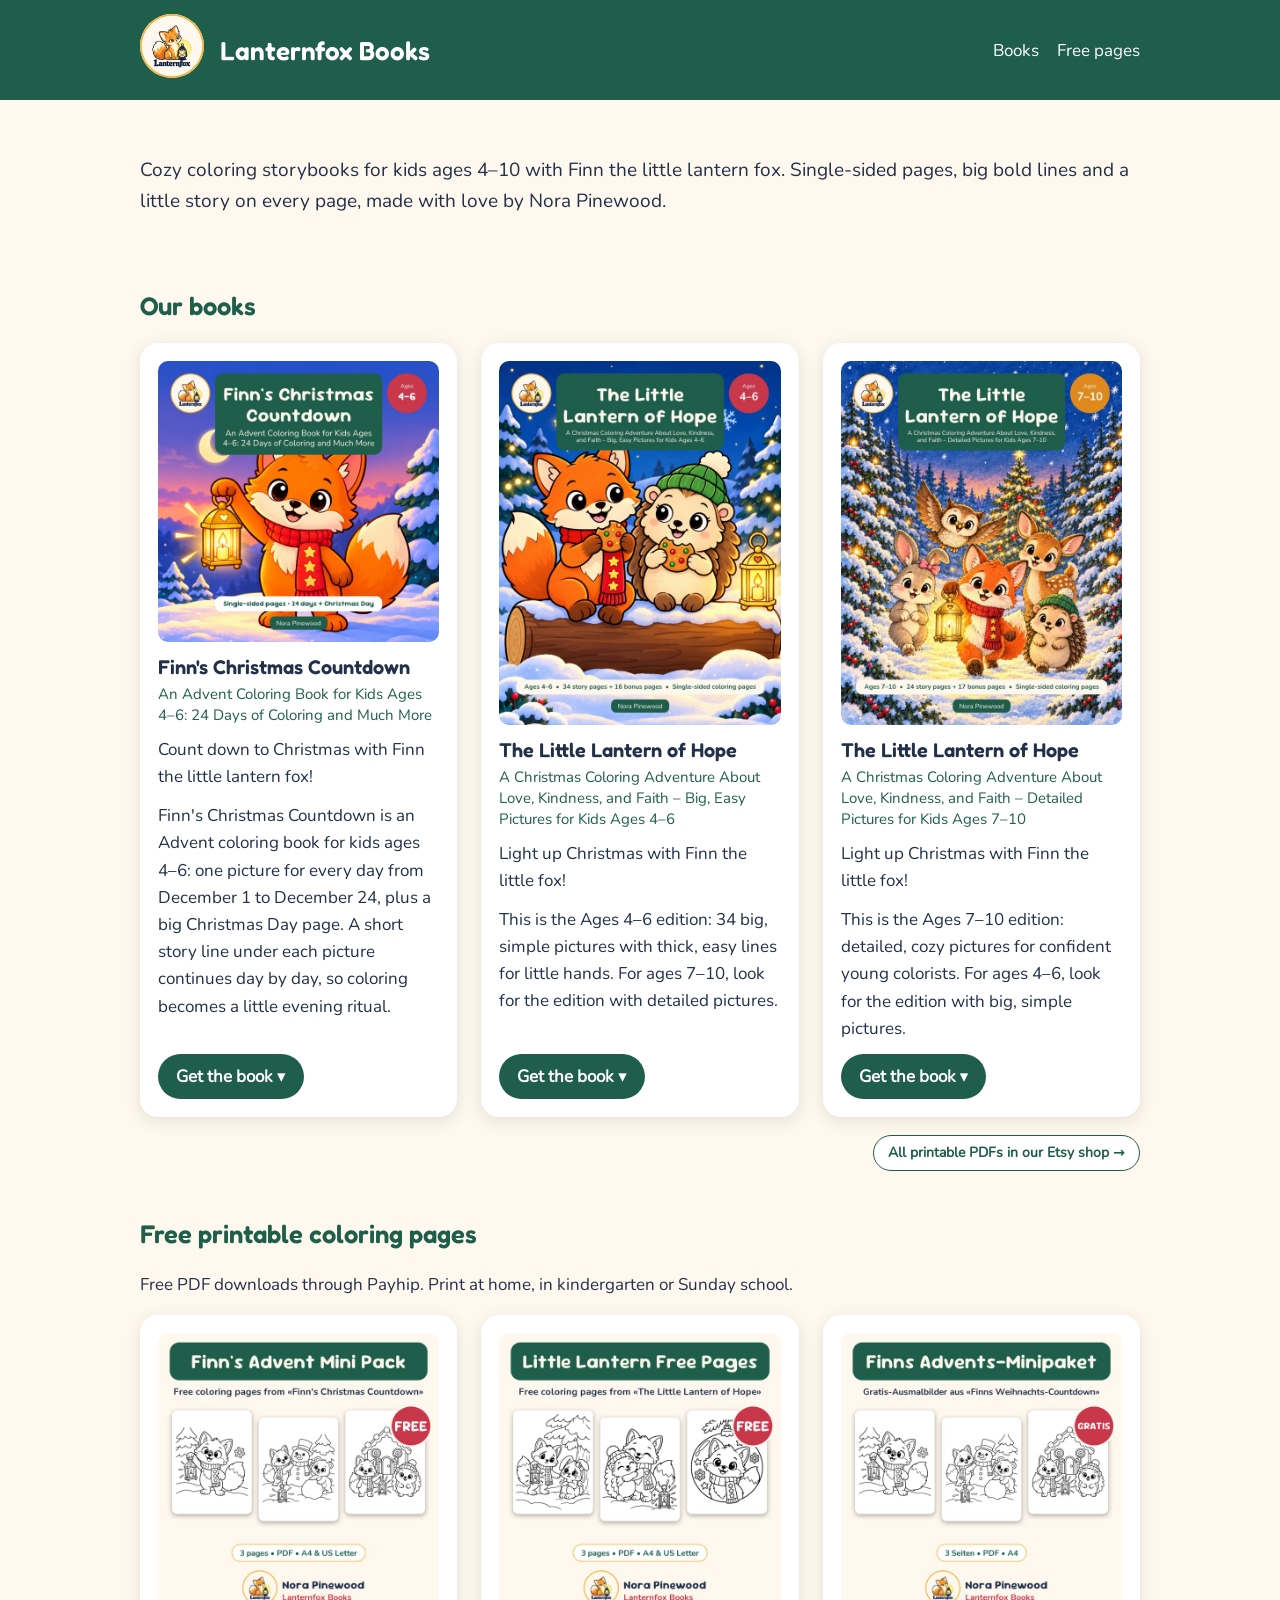
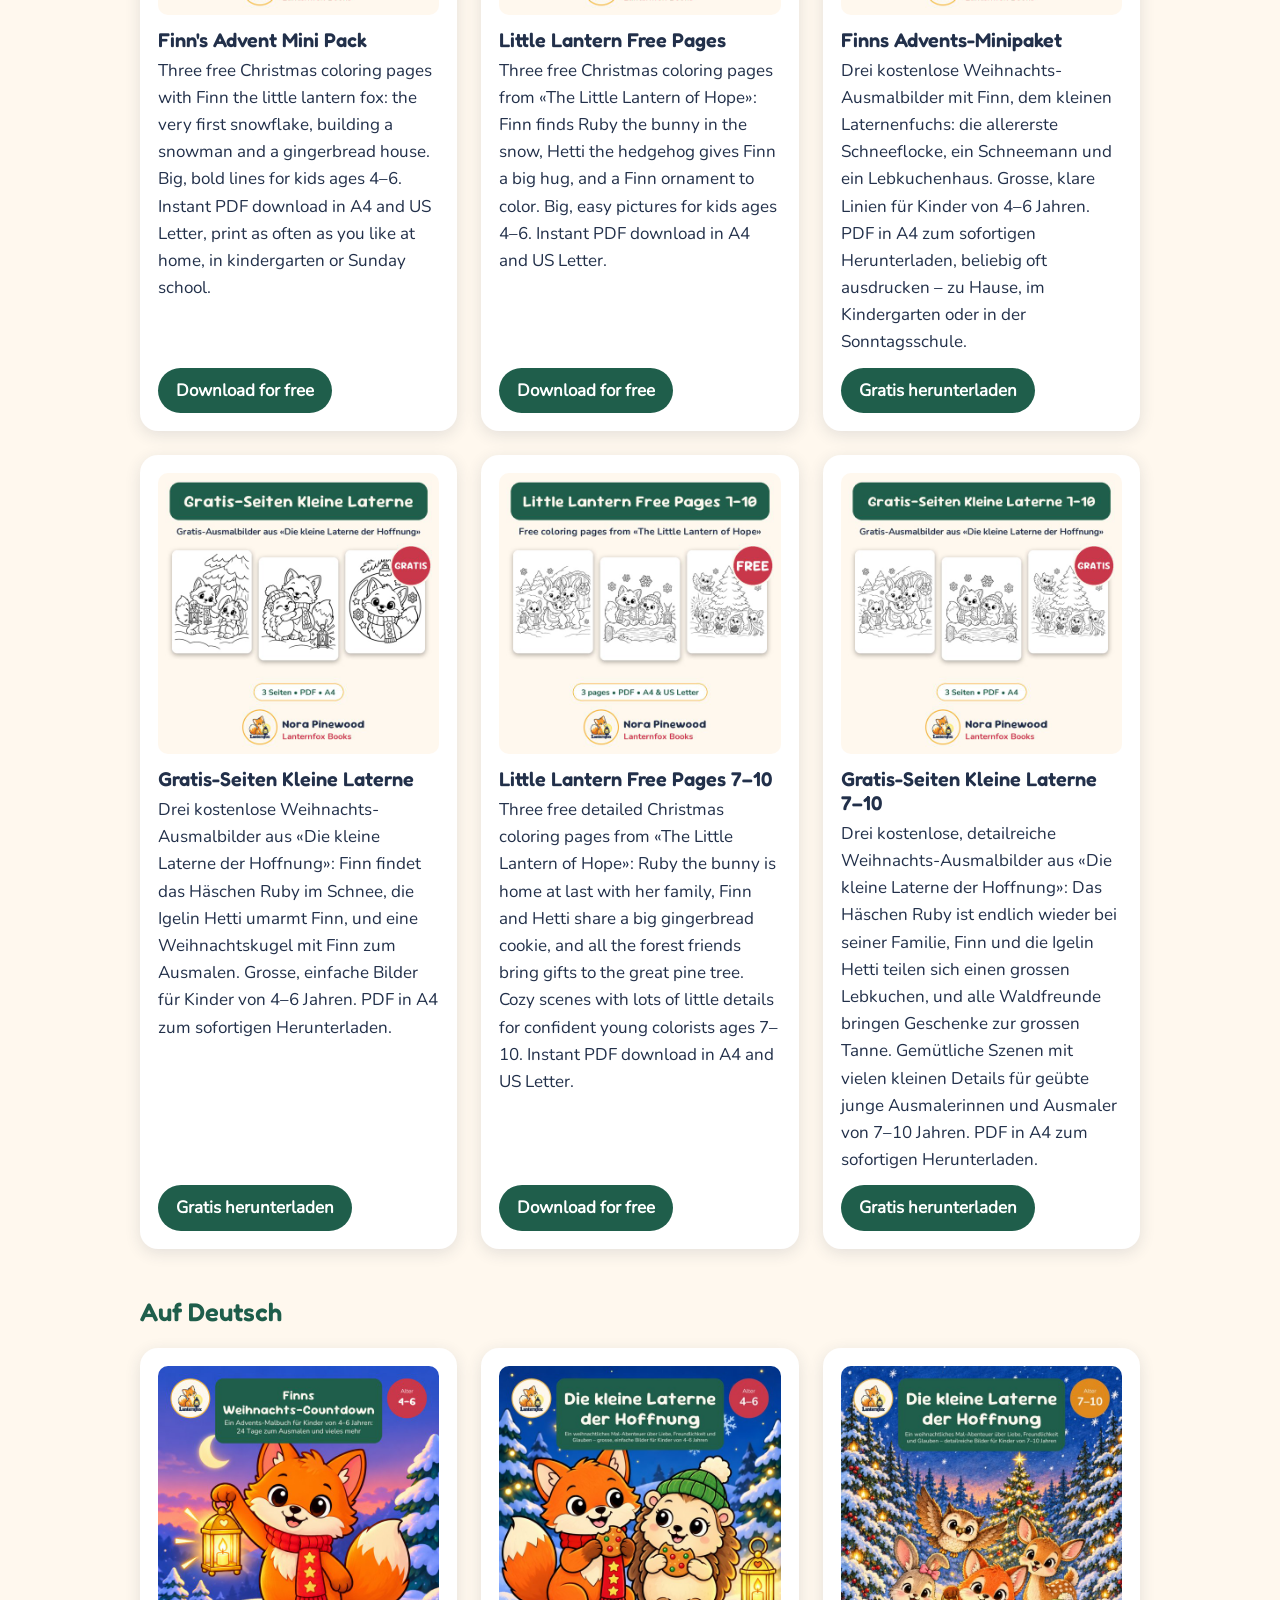
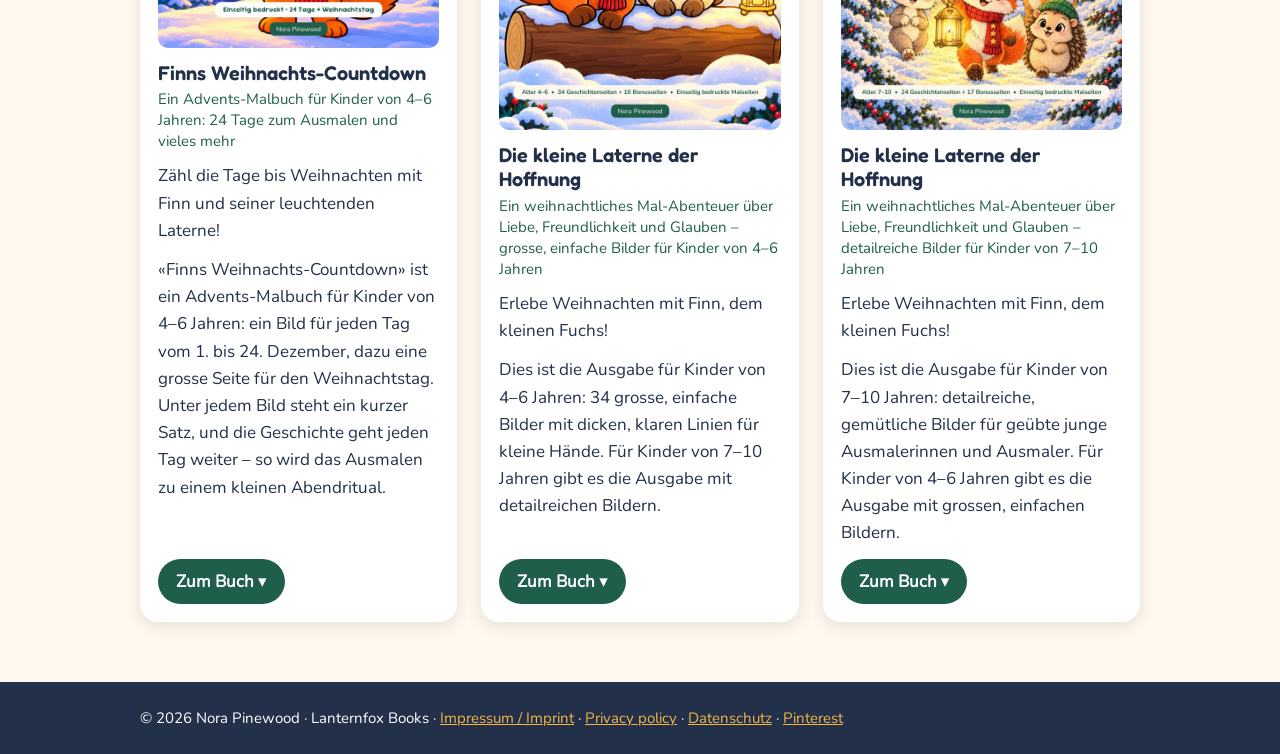
==== commit a8a49a9b: "Update website (generated by BookFactory website.py)" ====
--- a/index.html
+++ b/index.html
@@ -1,14 +1,15 @@
 <!doctype html>
 <html lang="en"><head><meta charset="utf-8"><meta name="viewport" content="width=device-width,initial-scale=1">
 <title>Lanternfox Books – Coloring storybooks for kids by Nora Pinewood</title><meta name="description" content="Cozy coloring storybooks for kids ages 4–10 with Finn the little lantern fox. Single-sided pages, big bold lines and a little story on every page, made with love by Nora Pinewood.">
-<link rel="icon" href="img/logo.png"><link rel="stylesheet" href="style.css"></head>
+<link rel="icon" href="img/logo.png"><link rel="stylesheet" href="style.css?v=5ab4e3f2"></head>
 <body><header><div class="in"><a href="index.html"><img src="img/logo.png" alt="Lanternfox Books logo"></a>
 <a href="index.html"><h1>Lanternfox Books</h1></a><nav><a href="index.html#books">Books</a><a href="index.html#free">Free pages</a></nav></div></header>
 <main class="in"><section class="hero"><p>Cozy coloring storybooks for kids ages 4–10 with Finn the little lantern fox. Single-sided pages, big bold lines and a little story on every page, made with love by Nora Pinewood.</p></section>
 <h2 id="books">Our books</h2><div class="grid"><article class="card"><img src="img/finns-countdown-en.jpg" alt="Cover: Finn&#x27;s Christmas Countdown" loading="lazy"><h3>Finn&#x27;s Christmas Countdown</h3><p class="sub">An Advent Coloring Book for Kids Ages 4–6: 24 Days of Coloring and Much More</p><p>Count down to Christmas with Finn the little lantern fox!</p><p>Finn&#x27;s Christmas Countdown is an Advent coloring book for kids ages 4–6: one picture for every day from December 1 to December 24, plus a big Christmas Day page. A short story line under each picture continues day by day, so coloring becomes a little evening ritual.</p><details class="buy"><summary class="btn">Get the book</summary><div class="menu"><a href="https://www.lulu.com/shop/nora-pinewood/finns-christmas-countdown/paperback/product-rm2529r.html">Paperback – Lulu</a><a href="https://www.etsy.com/listing/4602247360/printable-advent-calendar-coloring-book">Printable PDF – Etsy</a></div></details></article><article class="card"><img src="img/little-lantern-kids.jpg" alt="Cover: The Little Lantern of Hope" loading="lazy"><h3>The Little Lantern of Hope</h3><p class="sub">A Christmas Coloring Adventure About Love, Kindness, and Faith – Big, Easy Pictures for Kids Ages 4–6</p><p>Light up Christmas with Finn the little fox!</p><p>This is the Ages 4–6 edition: 34 big, simple pictures with thick, easy lines for little hands. For ages 7–10, look for the edition with detailed pictures.</p><details class="buy"><summary class="btn">Get the book</summary><div class="menu"><a href="https://www.amazon.com/dp/B0HP6T8DN7">Paperback – Amazon</a><a href="https://www.lulu.com/shop/nora-pinewood/the-little-lantern-of-hope/paperback/product-w489gpd.html">Paperback – Lulu</a><a href="https://www.etsy.com/listing/4602224767/christian-christmas-coloring-storybook">Printable PDF – Etsy</a></div></details></article><article class="card"><img src="img/little-lantern-7plus.jpg" alt="Cover: The Little Lantern of Hope" loading="lazy"><h3>The Little Lantern of Hope</h3><p class="sub">A Christmas Coloring Adventure About Love, Kindness, and Faith – Detailed Pictures for Kids Ages 7–10</p><p>Light up Christmas with Finn the little fox!</p><p>This is the Ages 7–10 edition: detailed, cozy pictures for confident young colorists. For ages 4–6, look for the edition with big, simple pictures.</p><details class="buy"><summary class="btn">Get the book</summary><div class="menu"><a href="https://www.amazon.com/dp/B0HP6VPL13">Paperback – Amazon</a><a href="https://www.lulu.com/shop/nora-pinewood/the-little-lantern-of-hope/paperback/product-v8nvne5.html">Paperback – Lulu</a><a href="https://www.etsy.com/listing/4602250994/christian-christmas-coloring-book">Printable PDF – Etsy</a></div></details></article></div>
-<p><a href="https://www.etsy.com/shop/LanternfoxBooks">All printable PDFs in our Etsy shop →</a></p>
+<p class="shoplink"><a href="https://www.etsy.com/shop/LanternfoxBooks">All printable PDFs in our Etsy shop →</a></p>
 <h2 id="free">Free printable coloring pages</h2><p>Free PDF downloads through Payhip. Print at home, in kindergarten or Sunday school.</p><div class="grid"><article class="card"><img src="img/finn-free-en.jpg" alt="Finn&#x27;s Advent Mini Pack" loading="lazy"><h3>Finn&#x27;s Advent Mini Pack</h3><p>Three free Christmas coloring pages with Finn the little lantern fox: the very first snowflake, building a snowman and a gingerbread house. Big, bold lines for kids ages 4–6. Instant PDF download in A4 and US Letter, print as often as you like at home, in kindergarten or Sunday school.</p><a class="btn free" href="https://payhip.com/b/qQk2G">Download for free</a></article><article class="card"><img src="img/lantern-free-en.jpg" alt="Little Lantern Free Pages" loading="lazy"><h3>Little Lantern Free Pages</h3><p>Three free Christmas coloring pages from «The Little Lantern of Hope»: Finn finds Ruby the bunny in the snow, Hetti the hedgehog gives Finn a big hug, and a Finn ornament to color. Big, easy pictures for kids ages 4–6. Instant PDF download in A4 and US Letter.</p><a class="btn free" href="https://payhip.com/b/XYF0I">Download for free</a></article><article class="card"><img src="img/finn-free-de.jpg" alt="Finns Advents-Minipaket" loading="lazy"><h3>Finns Advents-Minipaket</h3><p>Drei kostenlose Weihnachts-Ausmalbilder mit Finn, dem kleinen Laternenfuchs: die allererste Schneeflocke, ein Schneemann und ein Lebkuchenhaus. Grosse, klare Linien für Kinder von 4–6 Jahren. PDF in A4 zum sofortigen Herunterladen, beliebig oft ausdrucken – zu Hause, im Kindergarten oder in der Sonntagsschule.</p><a class="btn free" href="https://payhip.com/b/V62Ry">Gratis herunterladen</a></article><article class="card"><img src="img/lantern-free-de.jpg" alt="Gratis-Seiten Kleine Laterne" loading="lazy"><h3>Gratis-Seiten Kleine Laterne</h3><p>Drei kostenlose Weihnachts-Ausmalbilder aus «Die kleine Laterne der Hoffnung»: Finn findet das Häschen Ruby im Schnee, die Igelin Hetti umarmt Finn, und eine Weihnachtskugel mit Finn zum Ausmalen. Grosse, einfache Bilder für Kinder von 4–6 Jahren. PDF in A4 zum sofortigen Herunterladen.</p><a class="btn free" href="https://payhip.com/b/wM9oi">Gratis herunterladen</a></article><article class="card"><img src="img/lantern-free-7plus-en.jpg" alt="Little Lantern Free Pages 7–10" loading="lazy"><h3>Little Lantern Free Pages 7–10</h3><p>Three free detailed Christmas coloring pages from «The Little Lantern of Hope»: Ruby the bunny is home at last with her family, Finn and Hetti share a big gingerbread cookie, and all the forest friends bring gifts to the great pine tree. Cozy scenes with lots of little details for confident young colorists ages 7–10. Instant PDF download in A4 and US Letter.</p><a class="btn free" href="https://payhip.com/b/jsHJW">Download for free</a></article><article class="card"><img src="img/lantern-free-7plus-de.jpg" alt="Gratis-Seiten Kleine Laterne 7–10" loading="lazy"><h3>Gratis-Seiten Kleine Laterne 7–10</h3><p>Drei kostenlose, detailreiche Weihnachts-Ausmalbilder aus «Die kleine Laterne der Hoffnung»: Das Häschen Ruby ist endlich wieder bei seiner Familie, Finn und die Igelin Hetti teilen sich einen grossen Lebkuchen, und alle Waldfreunde bringen Geschenke zur grossen Tanne. Gemütliche Szenen mit vielen kleinen Details für geübte junge Ausmalerinnen und Ausmaler von 7–10 Jahren. PDF in A4 zum sofortigen Herunterladen.</p><a class="btn free" href="https://payhip.com/b/sCuTz">Gratis herunterladen</a></article></div>
 <h2 id="de">Auf Deutsch</h2><div class="grid"><article class="card"><img src="img/finns-countdown-de.jpg" alt="Cover: Finns Weihnachts-Countdown" loading="lazy"><h3>Finns Weihnachts-Countdown</h3><p class="sub">Ein Advents-Malbuch für Kinder von 4–6 Jahren: 24 Tage zum Ausmalen und vieles mehr</p><p>Zähl die Tage bis Weihnachten mit Finn und seiner leuchtenden Laterne!</p><p>«Finns Weihnachts-Countdown» ist ein Advents-Malbuch für Kinder von 4–6 Jahren: ein Bild für jeden Tag vom 1. bis 24. Dezember, dazu eine grosse Seite für den Weihnachtstag. Unter jedem Bild steht ein kurzer Satz, und die Geschichte geht jeden Tag weiter – so wird das Ausmalen zu einem kleinen Abendritual.</p><details class="buy"><summary class="btn">Zum Buch</summary><div class="menu"><a href="https://www.lulu.com/search?contributor=Nora+Pinewood&amp;adult_audience_rating=00&amp;sortBy=PRODUCT_SALES_90_DAYS">Taschenbuch – Lulu</a><a href="https://www.etsy.com/listing/4602247360/printable-advent-calendar-coloring-book">PDF zum Ausdrucken – Etsy</a></div></details></article><article class="card"><img src="img/little-lantern-kids-de.jpg" alt="Cover: Die kleine Laterne der Hoffnung" loading="lazy"><h3>Die kleine Laterne der Hoffnung</h3><p class="sub">Ein weihnachtliches Mal-Abenteuer über Liebe, Freundlichkeit und Glauben – grosse, einfache Bilder für Kinder von 4–6 Jahren</p><p>Erlebe Weihnachten mit Finn, dem kleinen Fuchs!</p><p>Dies ist die Ausgabe für Kinder von 4–6 Jahren: 34 grosse, einfache Bilder mit dicken, klaren Linien für kleine Hände. Für Kinder von 7–10 Jahren gibt es die Ausgabe mit detailreichen Bildern.</p><details class="buy"><summary class="btn">Zum Buch</summary><div class="menu"><a href="https://www.amazon.de/dp/B0HP7VV9DZ">Taschenbuch – Amazon</a><a href="https://www.etsy.com/listing/4602224767/christian-christmas-coloring-storybook">PDF zum Ausdrucken – Etsy</a></div></details></article><article class="card"><img src="img/little-lantern-7plus-de.jpg" alt="Cover: Die kleine Laterne der Hoffnung" loading="lazy"><h3>Die kleine Laterne der Hoffnung</h3><p class="sub">Ein weihnachtliches Mal-Abenteuer über Liebe, Freundlichkeit und Glauben – detailreiche Bilder für Kinder von 7–10 Jahren</p><p>Erlebe Weihnachten mit Finn, dem kleinen Fuchs!</p><p>Dies ist die Ausgabe für Kinder von 7–10 Jahren: detailreiche, gemütliche Bilder für geübte junge Ausmalerinnen und Ausmaler. Für Kinder von 4–6 Jahren gibt es die Ausgabe mit grossen, einfachen Bildern.</p><details class="buy"><summary class="btn">Zum Buch</summary><div class="menu"><a href="https://www.amazon.de/dp/B0HP7WZGWR">Taschenbuch – Amazon</a><a href="https://www.lulu.com/shop/nora-pinewood/die-kleine-laterne-der-hoffnung/paperback/product-q67eqpq.html">Taschenbuch – Lulu</a><a href="https://www.etsy.com/listing/4602250994/christian-christmas-coloring-book">PDF zum Ausdrucken – Etsy</a></div></details></article></div></main>
 <footer><div class="in">© 2026 Nora Pinewood · Lanternfox Books ·
 <a href="impressum.html">Impressum / Imprint</a> · <a href="privacy.html">Privacy policy</a> · <a href="datenschutz.html">Datenschutz</a>
-· <a href="https://www.pinterest.com/lanternfoxbooks/">Pinterest</a></div></footer></body></html>
+· <a href="https://www.pinterest.com/lanternfoxbooks/">Pinterest</a></div></footer>
+<script>document.addEventListener('click',e=>{document.querySelectorAll('details.buy[open]').forEach(d=>{if(!d.contains(e.target))d.removeAttribute('open')})});</script></body></html>
--- a/style.css
+++ b/style.css
@@ -20,15 +20,18 @@
 .card p{margin:0 0 12px}
 .btn{margin-top:auto;align-self:flex-start;background:#1F5E4B;color:#fff;padding:9px 18px;border-radius:999px;text-decoration:none;font-weight:bold}
 .btn.free{background:#1F5E4B}
-.buy{margin-top:auto;align-self:stretch}
+.buy{margin-top:auto;align-self:stretch;position:relative}
 .buy summary{list-style:none;cursor:pointer;display:inline-block}
 .buy summary::-webkit-details-marker{display:none}
 .buy summary::after{content:" ▾"}
 .buy[open] summary::after{content:" ▴"}
-.buy .menu{margin-top:8px;background:#fff;border:2px solid #1F5E4B;border-radius:12px;overflow:hidden;display:flex;flex-direction:column}
-.buy .menu a{padding:10px 16px;color:#1F5E4B;text-decoration:none;font-weight:bold;border-top:1px solid #DCE8E2}
+.buy .menu{position:absolute;left:0;top:calc(100% + 4px);min-width:200px;z-index:10;box-shadow:0 6px 18px rgba(34,48,74,.16);background:#fff;border:1.5px solid #1F5E4B;border-radius:10px;overflow:hidden;display:flex;flex-direction:column}
+.buy .menu a{padding:6px 12px;font-size:14px;color:#1F5E4B;text-decoration:none;font-weight:bold;border-top:1px solid #DCE8E2;white-space:nowrap}
 .buy .menu a:first-child{border-top:0}
 .buy .menu a:hover{background:#EAF3EF}
+.shoplink{text-align:right;margin:18px 0 0}
+.shoplink a{display:inline-block;padding:6px 14px;border:1.5px solid #1F5E4B;border-radius:999px;color:#1F5E4B;background:#fff;text-decoration:none;font-weight:bold;font-size:14px}
+.shoplink a:hover{background:#EAF3EF}
 .legal{max-width:760px}
 .legal h2{margin-top:32px}
 footer{margin-top:60px;padding:24px 0;background:#22304A;color:#fff;font-size:15px}
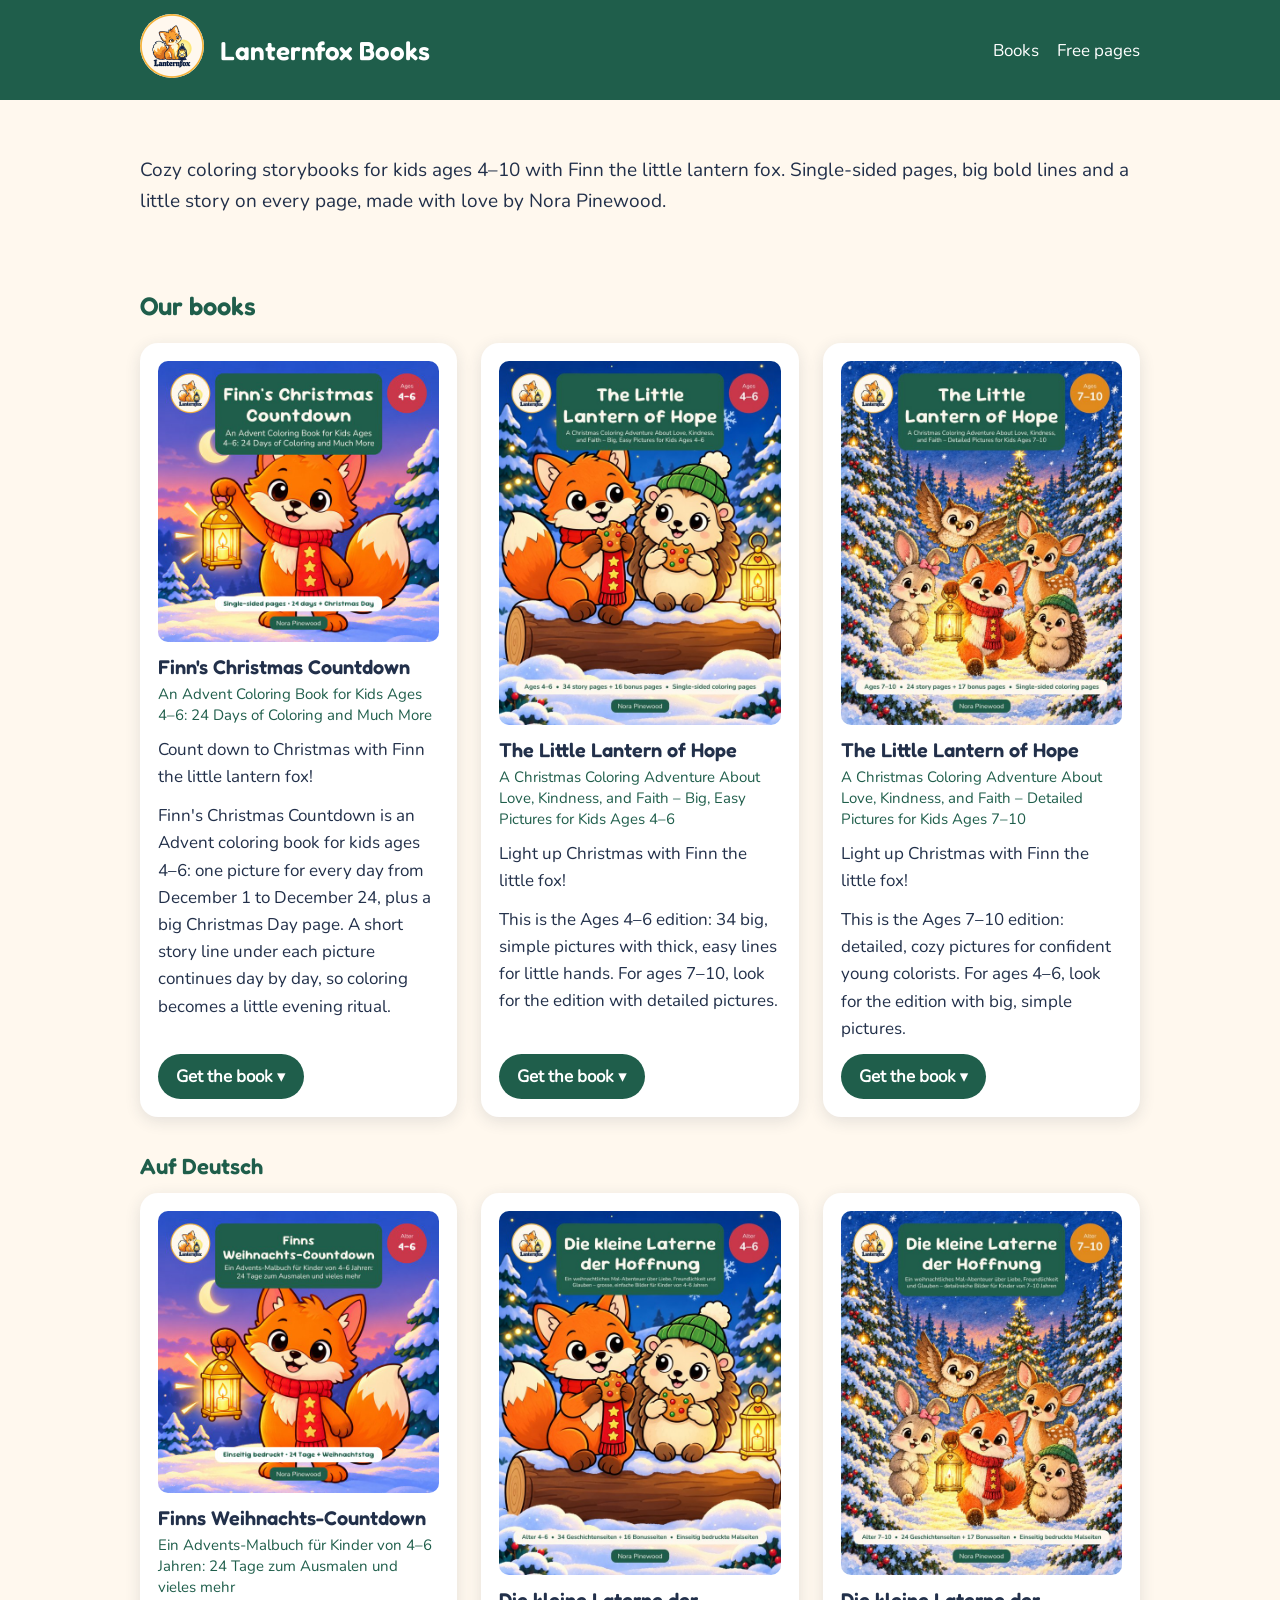
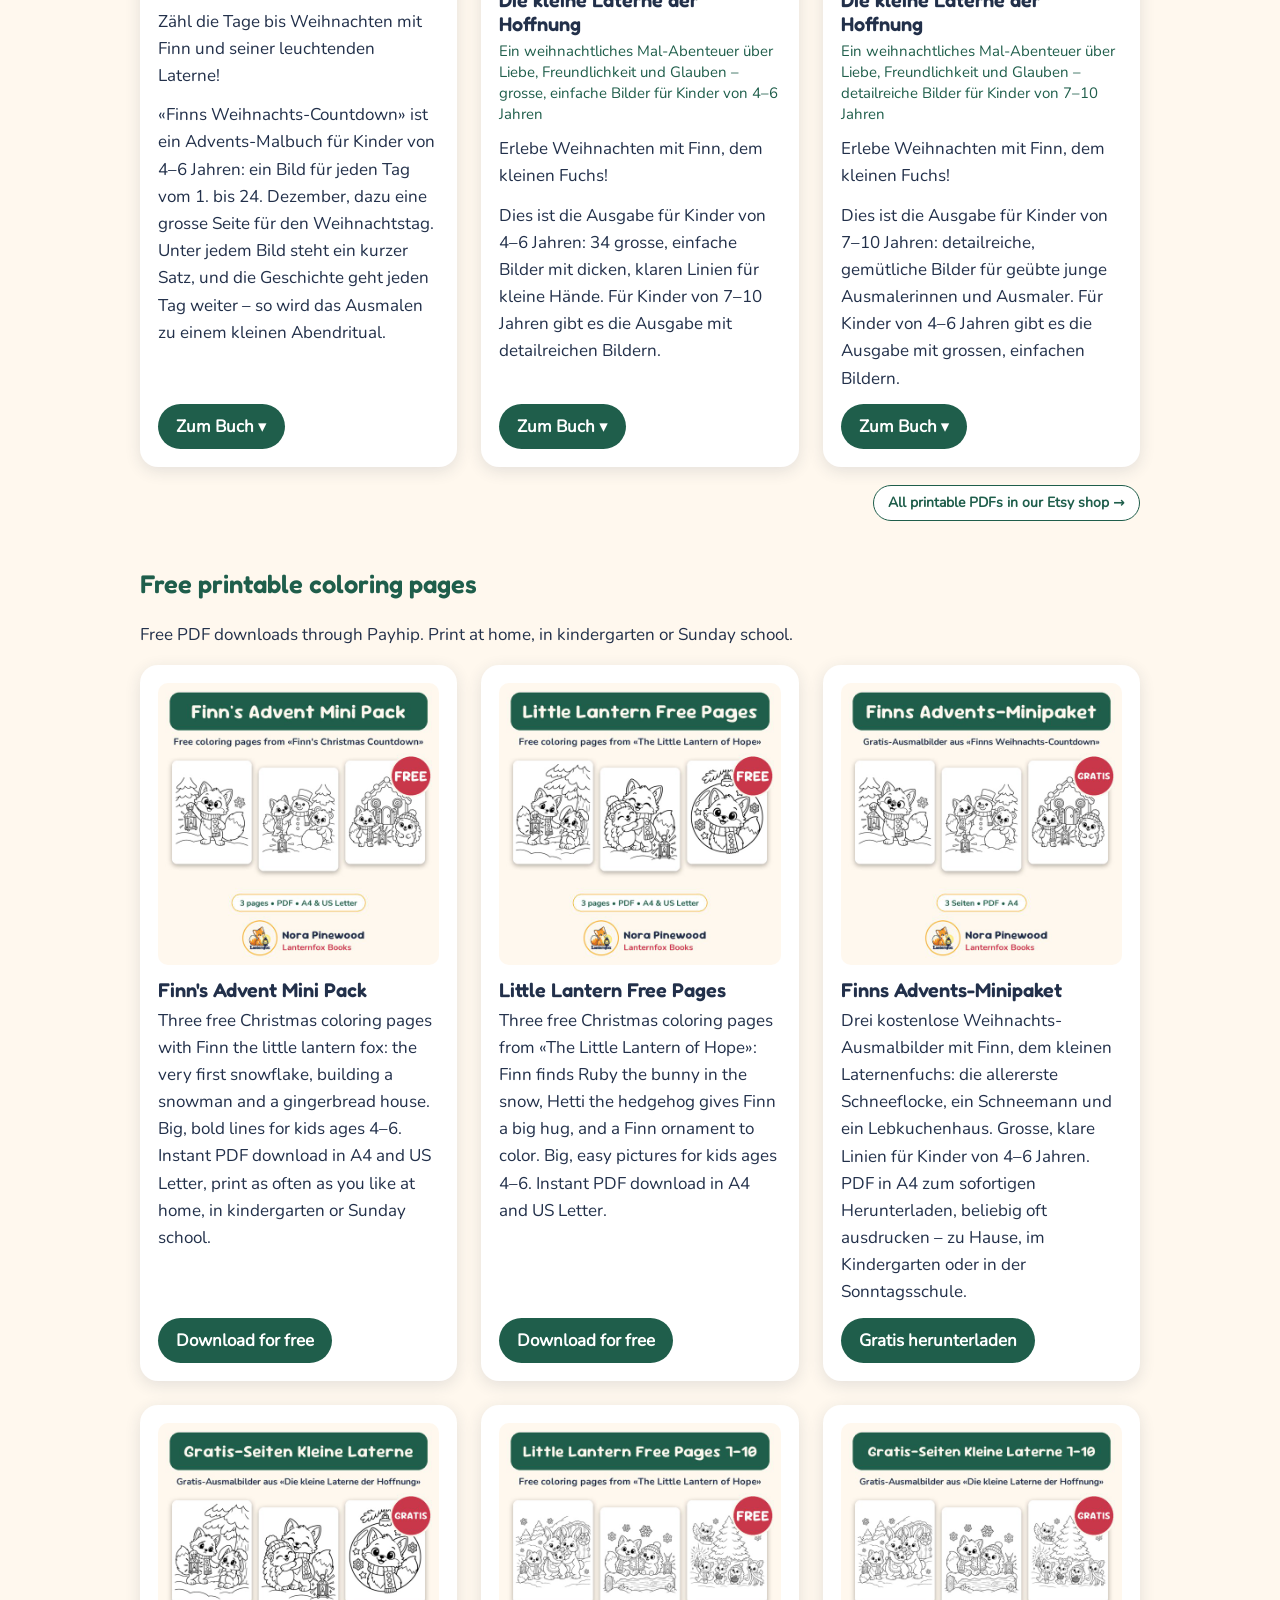
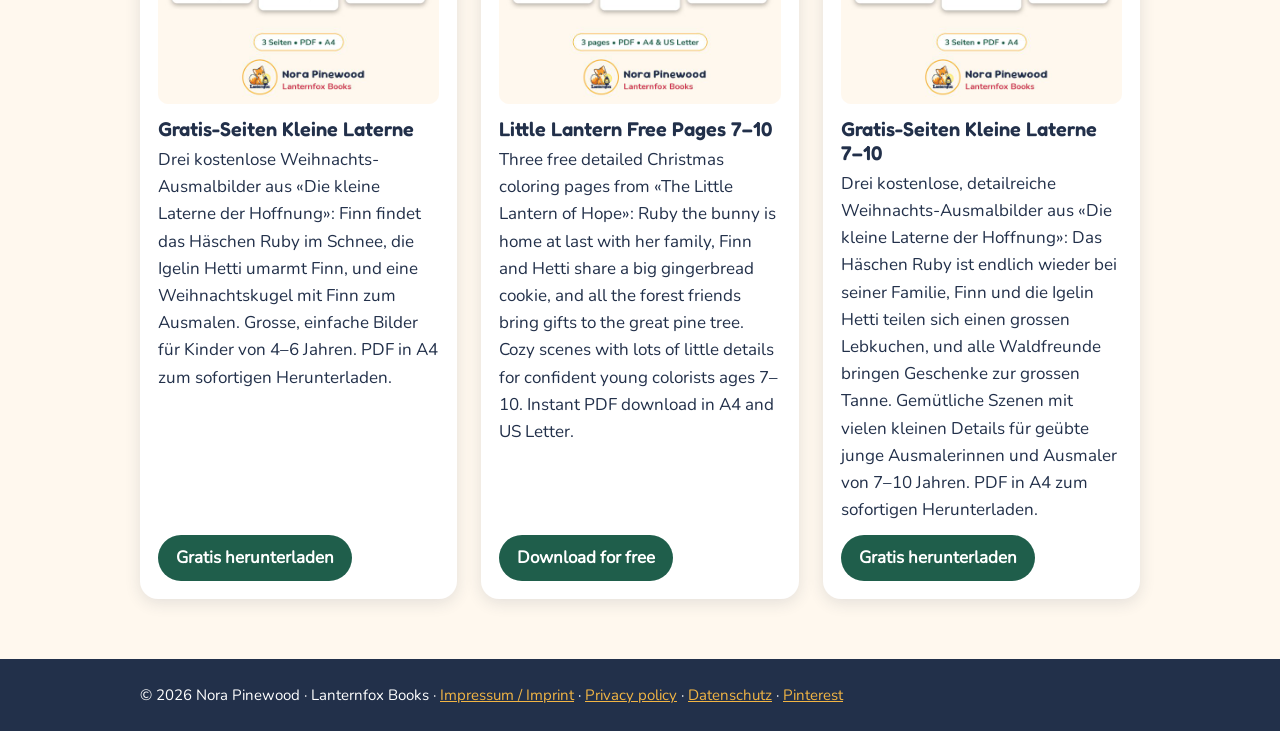
==== commit bb44f298: "Update website (generated by BookFactory website.py)" ====
--- a/index.html
+++ b/index.html
@@ -1,14 +1,14 @@
 <!doctype html>
 <html lang="en"><head><meta charset="utf-8"><meta name="viewport" content="width=device-width,initial-scale=1">
 <title>Lanternfox Books – Coloring storybooks for kids by Nora Pinewood</title><meta name="description" content="Cozy coloring storybooks for kids ages 4–10 with Finn the little lantern fox. Single-sided pages, big bold lines and a little story on every page, made with love by Nora Pinewood.">
-<link rel="icon" href="img/logo.png"><link rel="stylesheet" href="style.css?v=5ab4e3f2"></head>
+<link rel="icon" href="img/logo.png"><link rel="stylesheet" href="style.css?v=dc3ec7ee"></head>
 <body><header><div class="in"><a href="index.html"><img src="img/logo.png" alt="Lanternfox Books logo"></a>
 <a href="index.html"><h1>Lanternfox Books</h1></a><nav><a href="index.html#books">Books</a><a href="index.html#free">Free pages</a></nav></div></header>
 <main class="in"><section class="hero"><p>Cozy coloring storybooks for kids ages 4–10 with Finn the little lantern fox. Single-sided pages, big bold lines and a little story on every page, made with love by Nora Pinewood.</p></section>
 <h2 id="books">Our books</h2><div class="grid"><article class="card"><img src="img/finns-countdown-en.jpg" alt="Cover: Finn&#x27;s Christmas Countdown" loading="lazy"><h3>Finn&#x27;s Christmas Countdown</h3><p class="sub">An Advent Coloring Book for Kids Ages 4–6: 24 Days of Coloring and Much More</p><p>Count down to Christmas with Finn the little lantern fox!</p><p>Finn&#x27;s Christmas Countdown is an Advent coloring book for kids ages 4–6: one picture for every day from December 1 to December 24, plus a big Christmas Day page. A short story line under each picture continues day by day, so coloring becomes a little evening ritual.</p><details class="buy"><summary class="btn">Get the book</summary><div class="menu"><a href="https://www.lulu.com/shop/nora-pinewood/finns-christmas-countdown/paperback/product-rm2529r.html">Paperback – Lulu</a><a href="https://www.etsy.com/listing/4602247360/printable-advent-calendar-coloring-book">Printable PDF – Etsy</a></div></details></article><article class="card"><img src="img/little-lantern-kids.jpg" alt="Cover: The Little Lantern of Hope" loading="lazy"><h3>The Little Lantern of Hope</h3><p class="sub">A Christmas Coloring Adventure About Love, Kindness, and Faith – Big, Easy Pictures for Kids Ages 4–6</p><p>Light up Christmas with Finn the little fox!</p><p>This is the Ages 4–6 edition: 34 big, simple pictures with thick, easy lines for little hands. For ages 7–10, look for the edition with detailed pictures.</p><details class="buy"><summary class="btn">Get the book</summary><div class="menu"><a href="https://www.amazon.com/dp/B0HP6T8DN7">Paperback – Amazon</a><a href="https://www.lulu.com/shop/nora-pinewood/the-little-lantern-of-hope/paperback/product-w489gpd.html">Paperback – Lulu</a><a href="https://www.etsy.com/listing/4602224767/christian-christmas-coloring-storybook">Printable PDF – Etsy</a></div></details></article><article class="card"><img src="img/little-lantern-7plus.jpg" alt="Cover: The Little Lantern of Hope" loading="lazy"><h3>The Little Lantern of Hope</h3><p class="sub">A Christmas Coloring Adventure About Love, Kindness, and Faith – Detailed Pictures for Kids Ages 7–10</p><p>Light up Christmas with Finn the little fox!</p><p>This is the Ages 7–10 edition: detailed, cozy pictures for confident young colorists. For ages 4–6, look for the edition with big, simple pictures.</p><details class="buy"><summary class="btn">Get the book</summary><div class="menu"><a href="https://www.amazon.com/dp/B0HP6VPL13">Paperback – Amazon</a><a href="https://www.lulu.com/shop/nora-pinewood/the-little-lantern-of-hope/paperback/product-v8nvne5.html">Paperback – Lulu</a><a href="https://www.etsy.com/listing/4602250994/christian-christmas-coloring-book">Printable PDF – Etsy</a></div></details></article></div>
+<h3 id="de" class="lang">Auf Deutsch</h3><div class="grid"><article class="card"><img src="img/finns-countdown-de.jpg" alt="Cover: Finns Weihnachts-Countdown" loading="lazy"><h3>Finns Weihnachts-Countdown</h3><p class="sub">Ein Advents-Malbuch für Kinder von 4–6 Jahren: 24 Tage zum Ausmalen und vieles mehr</p><p>Zähl die Tage bis Weihnachten mit Finn und seiner leuchtenden Laterne!</p><p>«Finns Weihnachts-Countdown» ist ein Advents-Malbuch für Kinder von 4–6 Jahren: ein Bild für jeden Tag vom 1. bis 24. Dezember, dazu eine grosse Seite für den Weihnachtstag. Unter jedem Bild steht ein kurzer Satz, und die Geschichte geht jeden Tag weiter – so wird das Ausmalen zu einem kleinen Abendritual.</p><details class="buy"><summary class="btn">Zum Buch</summary><div class="menu"><a href="https://www.lulu.com/search?contributor=Nora+Pinewood&amp;adult_audience_rating=00&amp;sortBy=PRODUCT_SALES_90_DAYS">Taschenbuch – Lulu</a><a href="https://www.etsy.com/listing/4602247360/printable-advent-calendar-coloring-book">PDF zum Ausdrucken – Etsy</a></div></details></article><article class="card"><img src="img/little-lantern-kids-de.jpg" alt="Cover: Die kleine Laterne der Hoffnung" loading="lazy"><h3>Die kleine Laterne der Hoffnung</h3><p class="sub">Ein weihnachtliches Mal-Abenteuer über Liebe, Freundlichkeit und Glauben – grosse, einfache Bilder für Kinder von 4–6 Jahren</p><p>Erlebe Weihnachten mit Finn, dem kleinen Fuchs!</p><p>Dies ist die Ausgabe für Kinder von 4–6 Jahren: 34 grosse, einfache Bilder mit dicken, klaren Linien für kleine Hände. Für Kinder von 7–10 Jahren gibt es die Ausgabe mit detailreichen Bildern.</p><details class="buy"><summary class="btn">Zum Buch</summary><div class="menu"><a href="https://www.amazon.de/dp/B0HP7VV9DZ">Taschenbuch – Amazon</a><a href="https://www.etsy.com/listing/4602224767/christian-christmas-coloring-storybook">PDF zum Ausdrucken – Etsy</a></div></details></article><article class="card"><img src="img/little-lantern-7plus-de.jpg" alt="Cover: Die kleine Laterne der Hoffnung" loading="lazy"><h3>Die kleine Laterne der Hoffnung</h3><p class="sub">Ein weihnachtliches Mal-Abenteuer über Liebe, Freundlichkeit und Glauben – detailreiche Bilder für Kinder von 7–10 Jahren</p><p>Erlebe Weihnachten mit Finn, dem kleinen Fuchs!</p><p>Dies ist die Ausgabe für Kinder von 7–10 Jahren: detailreiche, gemütliche Bilder für geübte junge Ausmalerinnen und Ausmaler. Für Kinder von 4–6 Jahren gibt es die Ausgabe mit grossen, einfachen Bildern.</p><details class="buy"><summary class="btn">Zum Buch</summary><div class="menu"><a href="https://www.amazon.de/dp/B0HP7WZGWR">Taschenbuch – Amazon</a><a href="https://www.lulu.com/shop/nora-pinewood/die-kleine-laterne-der-hoffnung/paperback/product-q67eqpq.html">Taschenbuch – Lulu</a><a href="https://www.etsy.com/listing/4602250994/christian-christmas-coloring-book">PDF zum Ausdrucken – Etsy</a></div></details></article></div>
 <p class="shoplink"><a href="https://www.etsy.com/shop/LanternfoxBooks">All printable PDFs in our Etsy shop →</a></p>
-<h2 id="free">Free printable coloring pages</h2><p>Free PDF downloads through Payhip. Print at home, in kindergarten or Sunday school.</p><div class="grid"><article class="card"><img src="img/finn-free-en.jpg" alt="Finn&#x27;s Advent Mini Pack" loading="lazy"><h3>Finn&#x27;s Advent Mini Pack</h3><p>Three free Christmas coloring pages with Finn the little lantern fox: the very first snowflake, building a snowman and a gingerbread house. Big, bold lines for kids ages 4–6. Instant PDF download in A4 and US Letter, print as often as you like at home, in kindergarten or Sunday school.</p><a class="btn free" href="https://payhip.com/b/qQk2G">Download for free</a></article><article class="card"><img src="img/lantern-free-en.jpg" alt="Little Lantern Free Pages" loading="lazy"><h3>Little Lantern Free Pages</h3><p>Three free Christmas coloring pages from «The Little Lantern of Hope»: Finn finds Ruby the bunny in the snow, Hetti the hedgehog gives Finn a big hug, and a Finn ornament to color. Big, easy pictures for kids ages 4–6. Instant PDF download in A4 and US Letter.</p><a class="btn free" href="https://payhip.com/b/XYF0I">Download for free</a></article><article class="card"><img src="img/finn-free-de.jpg" alt="Finns Advents-Minipaket" loading="lazy"><h3>Finns Advents-Minipaket</h3><p>Drei kostenlose Weihnachts-Ausmalbilder mit Finn, dem kleinen Laternenfuchs: die allererste Schneeflocke, ein Schneemann und ein Lebkuchenhaus. Grosse, klare Linien für Kinder von 4–6 Jahren. PDF in A4 zum sofortigen Herunterladen, beliebig oft ausdrucken – zu Hause, im Kindergarten oder in der Sonntagsschule.</p><a class="btn free" href="https://payhip.com/b/V62Ry">Gratis herunterladen</a></article><article class="card"><img src="img/lantern-free-de.jpg" alt="Gratis-Seiten Kleine Laterne" loading="lazy"><h3>Gratis-Seiten Kleine Laterne</h3><p>Drei kostenlose Weihnachts-Ausmalbilder aus «Die kleine Laterne der Hoffnung»: Finn findet das Häschen Ruby im Schnee, die Igelin Hetti umarmt Finn, und eine Weihnachtskugel mit Finn zum Ausmalen. Grosse, einfache Bilder für Kinder von 4–6 Jahren. PDF in A4 zum sofortigen Herunterladen.</p><a class="btn free" href="https://payhip.com/b/wM9oi">Gratis herunterladen</a></article><article class="card"><img src="img/lantern-free-7plus-en.jpg" alt="Little Lantern Free Pages 7–10" loading="lazy"><h3>Little Lantern Free Pages 7–10</h3><p>Three free detailed Christmas coloring pages from «The Little Lantern of Hope»: Ruby the bunny is home at last with her family, Finn and Hetti share a big gingerbread cookie, and all the forest friends bring gifts to the great pine tree. Cozy scenes with lots of little details for confident young colorists ages 7–10. Instant PDF download in A4 and US Letter.</p><a class="btn free" href="https://payhip.com/b/jsHJW">Download for free</a></article><article class="card"><img src="img/lantern-free-7plus-de.jpg" alt="Gratis-Seiten Kleine Laterne 7–10" loading="lazy"><h3>Gratis-Seiten Kleine Laterne 7–10</h3><p>Drei kostenlose, detailreiche Weihnachts-Ausmalbilder aus «Die kleine Laterne der Hoffnung»: Das Häschen Ruby ist endlich wieder bei seiner Familie, Finn und die Igelin Hetti teilen sich einen grossen Lebkuchen, und alle Waldfreunde bringen Geschenke zur grossen Tanne. Gemütliche Szenen mit vielen kleinen Details für geübte junge Ausmalerinnen und Ausmaler von 7–10 Jahren. PDF in A4 zum sofortigen Herunterladen.</p><a class="btn free" href="https://payhip.com/b/sCuTz">Gratis herunterladen</a></article></div>
-<h2 id="de">Auf Deutsch</h2><div class="grid"><article class="card"><img src="img/finns-countdown-de.jpg" alt="Cover: Finns Weihnachts-Countdown" loading="lazy"><h3>Finns Weihnachts-Countdown</h3><p class="sub">Ein Advents-Malbuch für Kinder von 4–6 Jahren: 24 Tage zum Ausmalen und vieles mehr</p><p>Zähl die Tage bis Weihnachten mit Finn und seiner leuchtenden Laterne!</p><p>«Finns Weihnachts-Countdown» ist ein Advents-Malbuch für Kinder von 4–6 Jahren: ein Bild für jeden Tag vom 1. bis 24. Dezember, dazu eine grosse Seite für den Weihnachtstag. Unter jedem Bild steht ein kurzer Satz, und die Geschichte geht jeden Tag weiter – so wird das Ausmalen zu einem kleinen Abendritual.</p><details class="buy"><summary class="btn">Zum Buch</summary><div class="menu"><a href="https://www.lulu.com/search?contributor=Nora+Pinewood&amp;adult_audience_rating=00&amp;sortBy=PRODUCT_SALES_90_DAYS">Taschenbuch – Lulu</a><a href="https://www.etsy.com/listing/4602247360/printable-advent-calendar-coloring-book">PDF zum Ausdrucken – Etsy</a></div></details></article><article class="card"><img src="img/little-lantern-kids-de.jpg" alt="Cover: Die kleine Laterne der Hoffnung" loading="lazy"><h3>Die kleine Laterne der Hoffnung</h3><p class="sub">Ein weihnachtliches Mal-Abenteuer über Liebe, Freundlichkeit und Glauben – grosse, einfache Bilder für Kinder von 4–6 Jahren</p><p>Erlebe Weihnachten mit Finn, dem kleinen Fuchs!</p><p>Dies ist die Ausgabe für Kinder von 4–6 Jahren: 34 grosse, einfache Bilder mit dicken, klaren Linien für kleine Hände. Für Kinder von 7–10 Jahren gibt es die Ausgabe mit detailreichen Bildern.</p><details class="buy"><summary class="btn">Zum Buch</summary><div class="menu"><a href="https://www.amazon.de/dp/B0HP7VV9DZ">Taschenbuch – Amazon</a><a href="https://www.etsy.com/listing/4602224767/christian-christmas-coloring-storybook">PDF zum Ausdrucken – Etsy</a></div></details></article><article class="card"><img src="img/little-lantern-7plus-de.jpg" alt="Cover: Die kleine Laterne der Hoffnung" loading="lazy"><h3>Die kleine Laterne der Hoffnung</h3><p class="sub">Ein weihnachtliches Mal-Abenteuer über Liebe, Freundlichkeit und Glauben – detailreiche Bilder für Kinder von 7–10 Jahren</p><p>Erlebe Weihnachten mit Finn, dem kleinen Fuchs!</p><p>Dies ist die Ausgabe für Kinder von 7–10 Jahren: detailreiche, gemütliche Bilder für geübte junge Ausmalerinnen und Ausmaler. Für Kinder von 4–6 Jahren gibt es die Ausgabe mit grossen, einfachen Bildern.</p><details class="buy"><summary class="btn">Zum Buch</summary><div class="menu"><a href="https://www.amazon.de/dp/B0HP7WZGWR">Taschenbuch – Amazon</a><a href="https://www.lulu.com/shop/nora-pinewood/die-kleine-laterne-der-hoffnung/paperback/product-q67eqpq.html">Taschenbuch – Lulu</a><a href="https://www.etsy.com/listing/4602250994/christian-christmas-coloring-book">PDF zum Ausdrucken – Etsy</a></div></details></article></div></main>
+<h2 id="free">Free printable coloring pages</h2><p>Free PDF downloads through Payhip. Print at home, in kindergarten or Sunday school.</p><div class="grid"><article class="card"><img src="img/finn-free-en.jpg" alt="Finn&#x27;s Advent Mini Pack" loading="lazy"><h3>Finn&#x27;s Advent Mini Pack</h3><p>Three free Christmas coloring pages with Finn the little lantern fox: the very first snowflake, building a snowman and a gingerbread house. Big, bold lines for kids ages 4–6. Instant PDF download in A4 and US Letter, print as often as you like at home, in kindergarten or Sunday school.</p><a class="btn free" href="https://payhip.com/b/qQk2G">Download for free</a></article><article class="card"><img src="img/lantern-free-en.jpg" alt="Little Lantern Free Pages" loading="lazy"><h3>Little Lantern Free Pages</h3><p>Three free Christmas coloring pages from «The Little Lantern of Hope»: Finn finds Ruby the bunny in the snow, Hetti the hedgehog gives Finn a big hug, and a Finn ornament to color. Big, easy pictures for kids ages 4–6. Instant PDF download in A4 and US Letter.</p><a class="btn free" href="https://payhip.com/b/XYF0I">Download for free</a></article><article class="card"><img src="img/finn-free-de.jpg" alt="Finns Advents-Minipaket" loading="lazy"><h3>Finns Advents-Minipaket</h3><p>Drei kostenlose Weihnachts-Ausmalbilder mit Finn, dem kleinen Laternenfuchs: die allererste Schneeflocke, ein Schneemann und ein Lebkuchenhaus. Grosse, klare Linien für Kinder von 4–6 Jahren. PDF in A4 zum sofortigen Herunterladen, beliebig oft ausdrucken – zu Hause, im Kindergarten oder in der Sonntagsschule.</p><a class="btn free" href="https://payhip.com/b/V62Ry">Gratis herunterladen</a></article><article class="card"><img src="img/lantern-free-de.jpg" alt="Gratis-Seiten Kleine Laterne" loading="lazy"><h3>Gratis-Seiten Kleine Laterne</h3><p>Drei kostenlose Weihnachts-Ausmalbilder aus «Die kleine Laterne der Hoffnung»: Finn findet das Häschen Ruby im Schnee, die Igelin Hetti umarmt Finn, und eine Weihnachtskugel mit Finn zum Ausmalen. Grosse, einfache Bilder für Kinder von 4–6 Jahren. PDF in A4 zum sofortigen Herunterladen.</p><a class="btn free" href="https://payhip.com/b/wM9oi">Gratis herunterladen</a></article><article class="card"><img src="img/lantern-free-7plus-en.jpg" alt="Little Lantern Free Pages 7–10" loading="lazy"><h3>Little Lantern Free Pages 7–10</h3><p>Three free detailed Christmas coloring pages from «The Little Lantern of Hope»: Ruby the bunny is home at last with her family, Finn and Hetti share a big gingerbread cookie, and all the forest friends bring gifts to the great pine tree. Cozy scenes with lots of little details for confident young colorists ages 7–10. Instant PDF download in A4 and US Letter.</p><a class="btn free" href="https://payhip.com/b/jsHJW">Download for free</a></article><article class="card"><img src="img/lantern-free-7plus-de.jpg" alt="Gratis-Seiten Kleine Laterne 7–10" loading="lazy"><h3>Gratis-Seiten Kleine Laterne 7–10</h3><p>Drei kostenlose, detailreiche Weihnachts-Ausmalbilder aus «Die kleine Laterne der Hoffnung»: Das Häschen Ruby ist endlich wieder bei seiner Familie, Finn und die Igelin Hetti teilen sich einen grossen Lebkuchen, und alle Waldfreunde bringen Geschenke zur grossen Tanne. Gemütliche Szenen mit vielen kleinen Details für geübte junge Ausmalerinnen und Ausmaler von 7–10 Jahren. PDF in A4 zum sofortigen Herunterladen.</p><a class="btn free" href="https://payhip.com/b/sCuTz">Gratis herunterladen</a></article></div></main>
 <footer><div class="in">© 2026 Nora Pinewood · Lanternfox Books ·
 <a href="impressum.html">Impressum / Imprint</a> · <a href="privacy.html">Privacy policy</a> · <a href="datenschutz.html">Datenschutz</a>
 · <a href="https://www.pinterest.com/lanternfoxbooks/">Pinterest</a></div></footer>
--- a/style.css
+++ b/style.css
@@ -30,6 +30,7 @@
 .buy .menu a:first-child{border-top:0}
 .buy .menu a:hover{background:#EAF3EF}
 .shoplink{text-align:right;margin:18px 0 0}
+.lang{color:#1F5E4B;font-size:22px;margin:36px 0 14px}
 .shoplink a{display:inline-block;padding:6px 14px;border:1.5px solid #1F5E4B;border-radius:999px;color:#1F5E4B;background:#fff;text-decoration:none;font-weight:bold;font-size:14px}
 .shoplink a:hover{background:#EAF3EF}
 .legal{max-width:760px}
